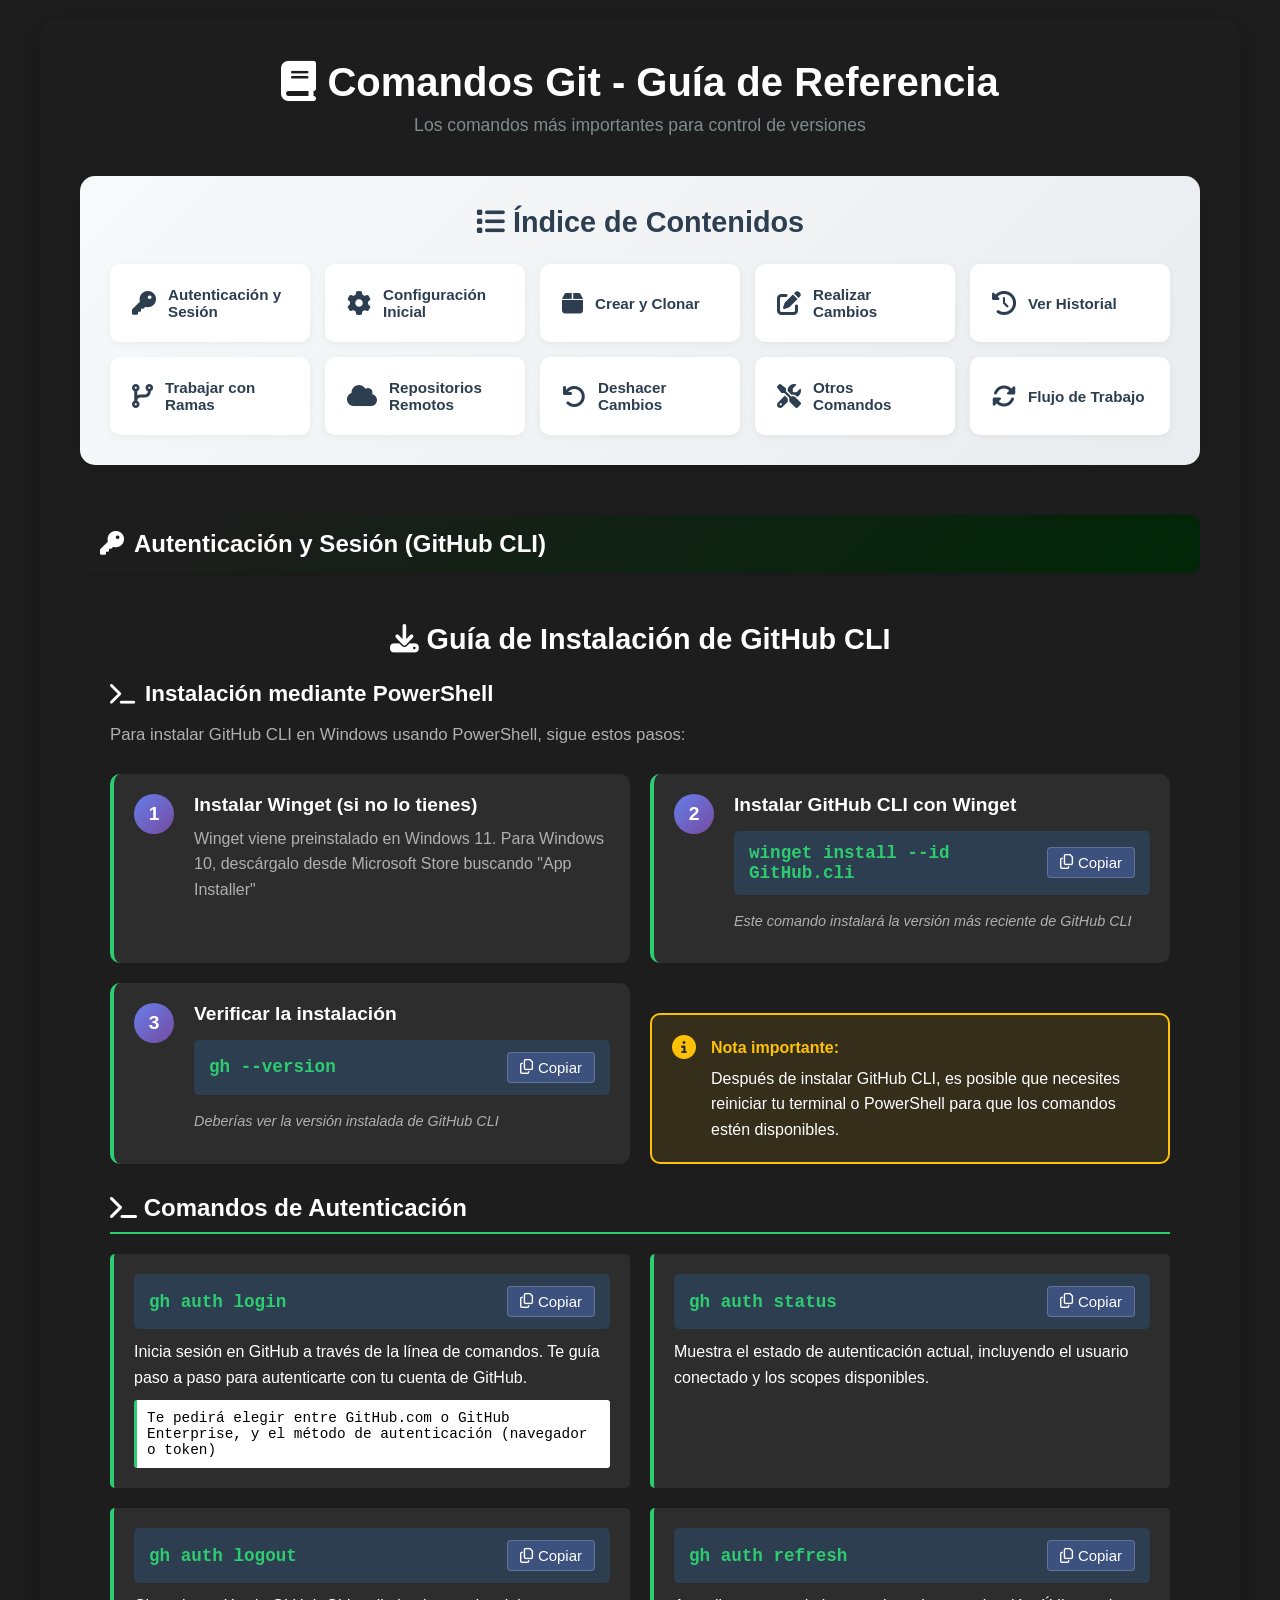
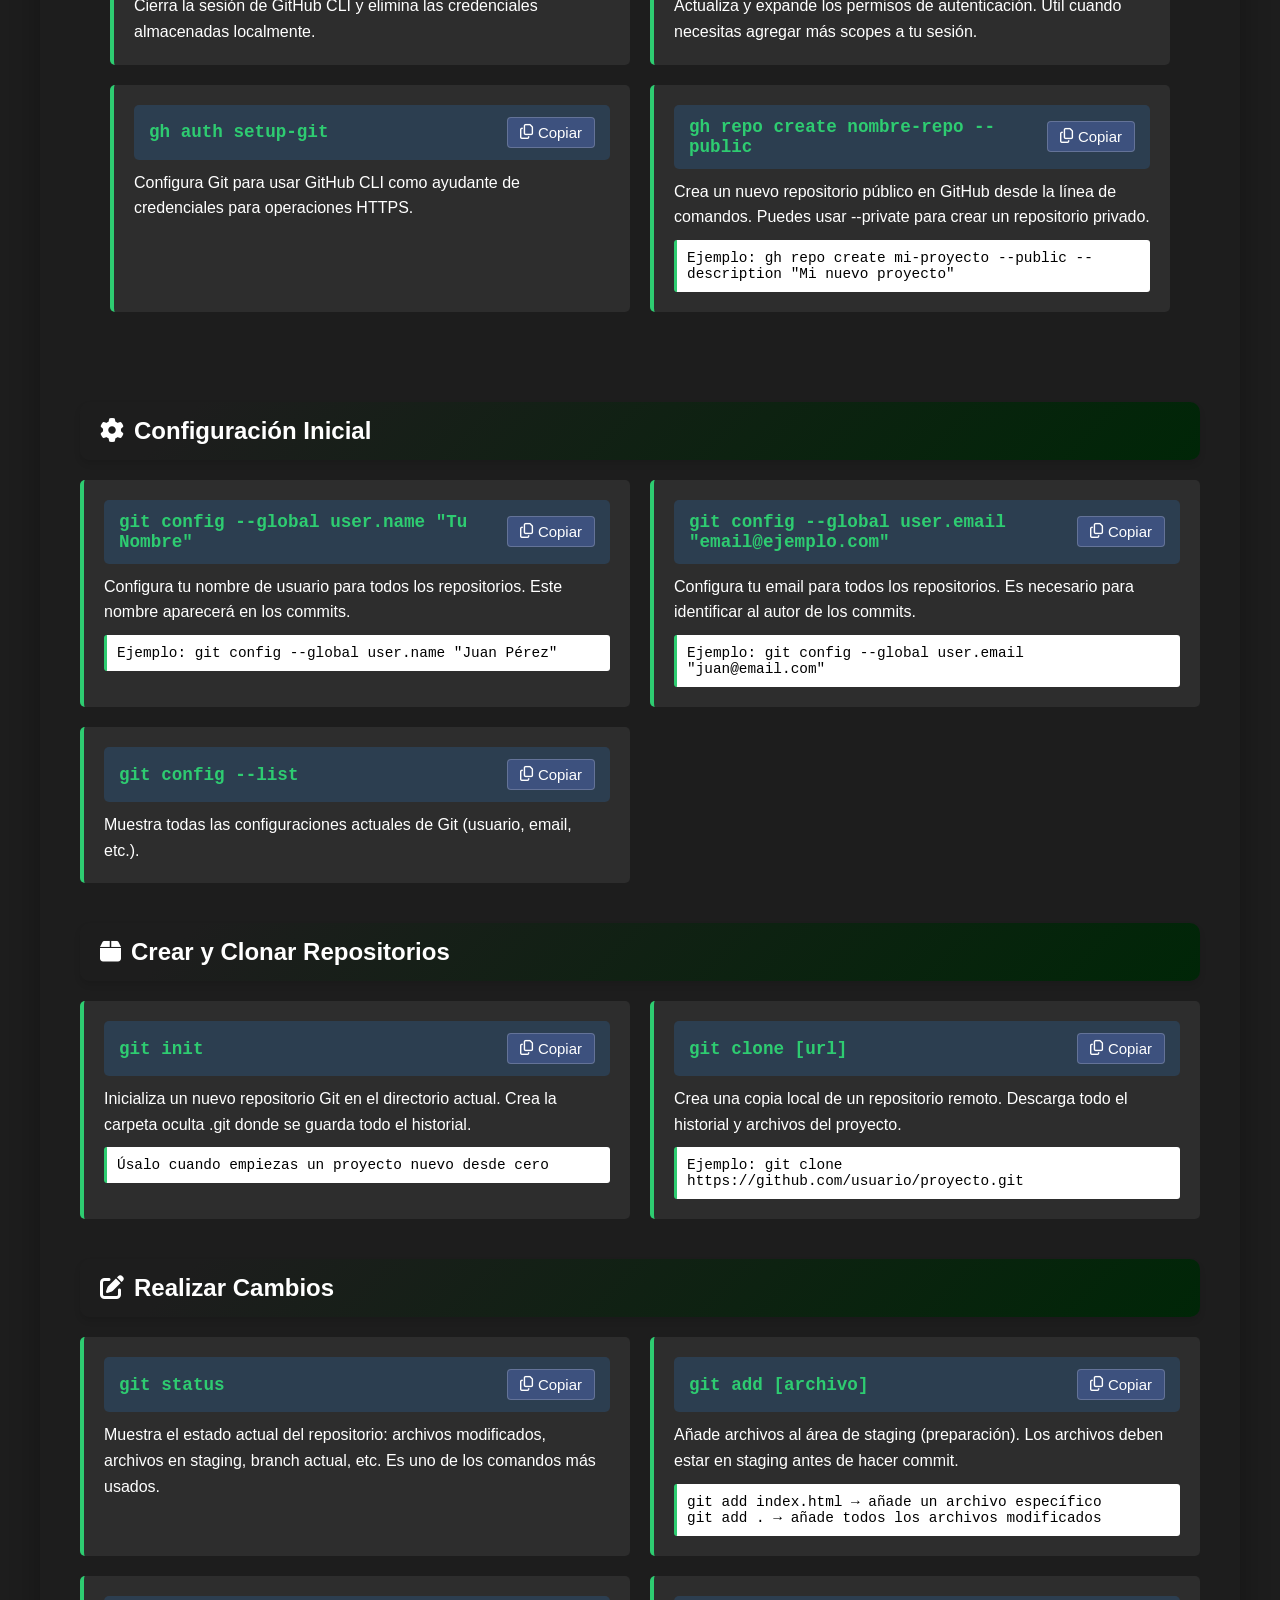
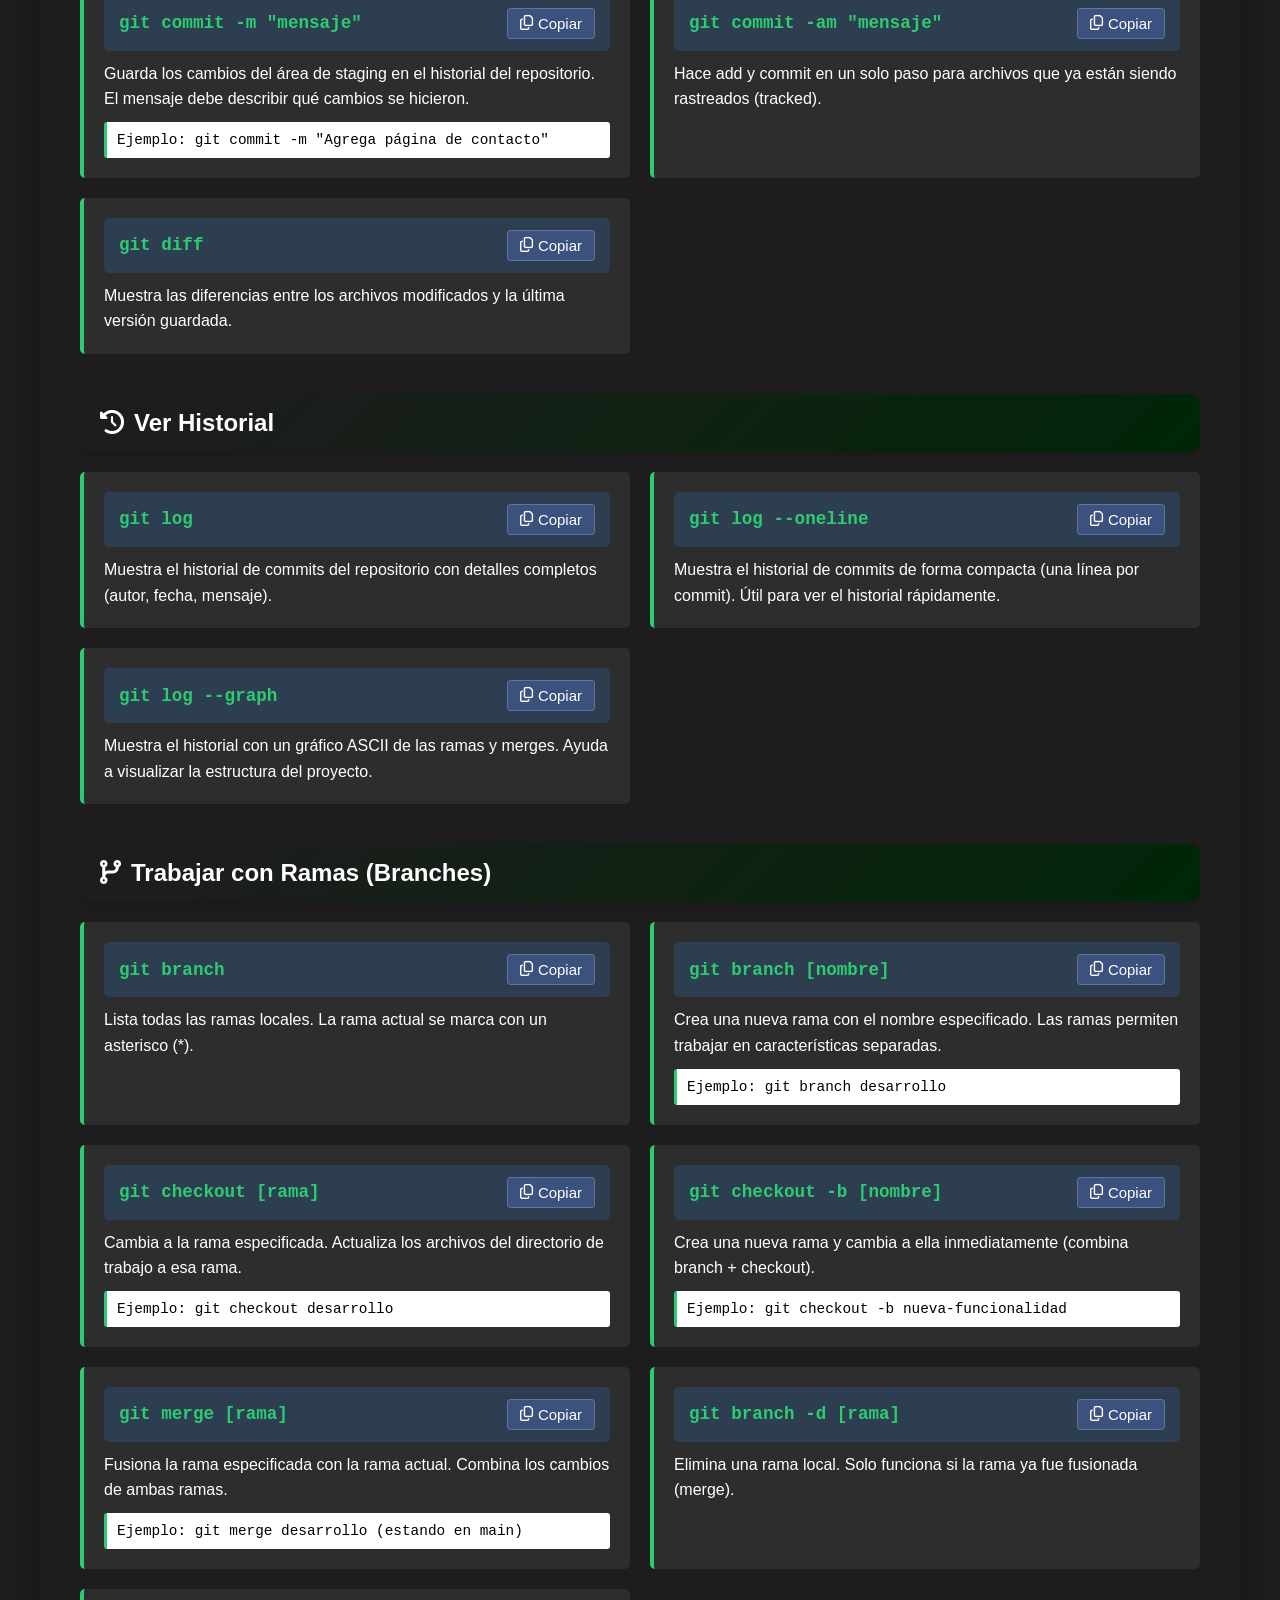
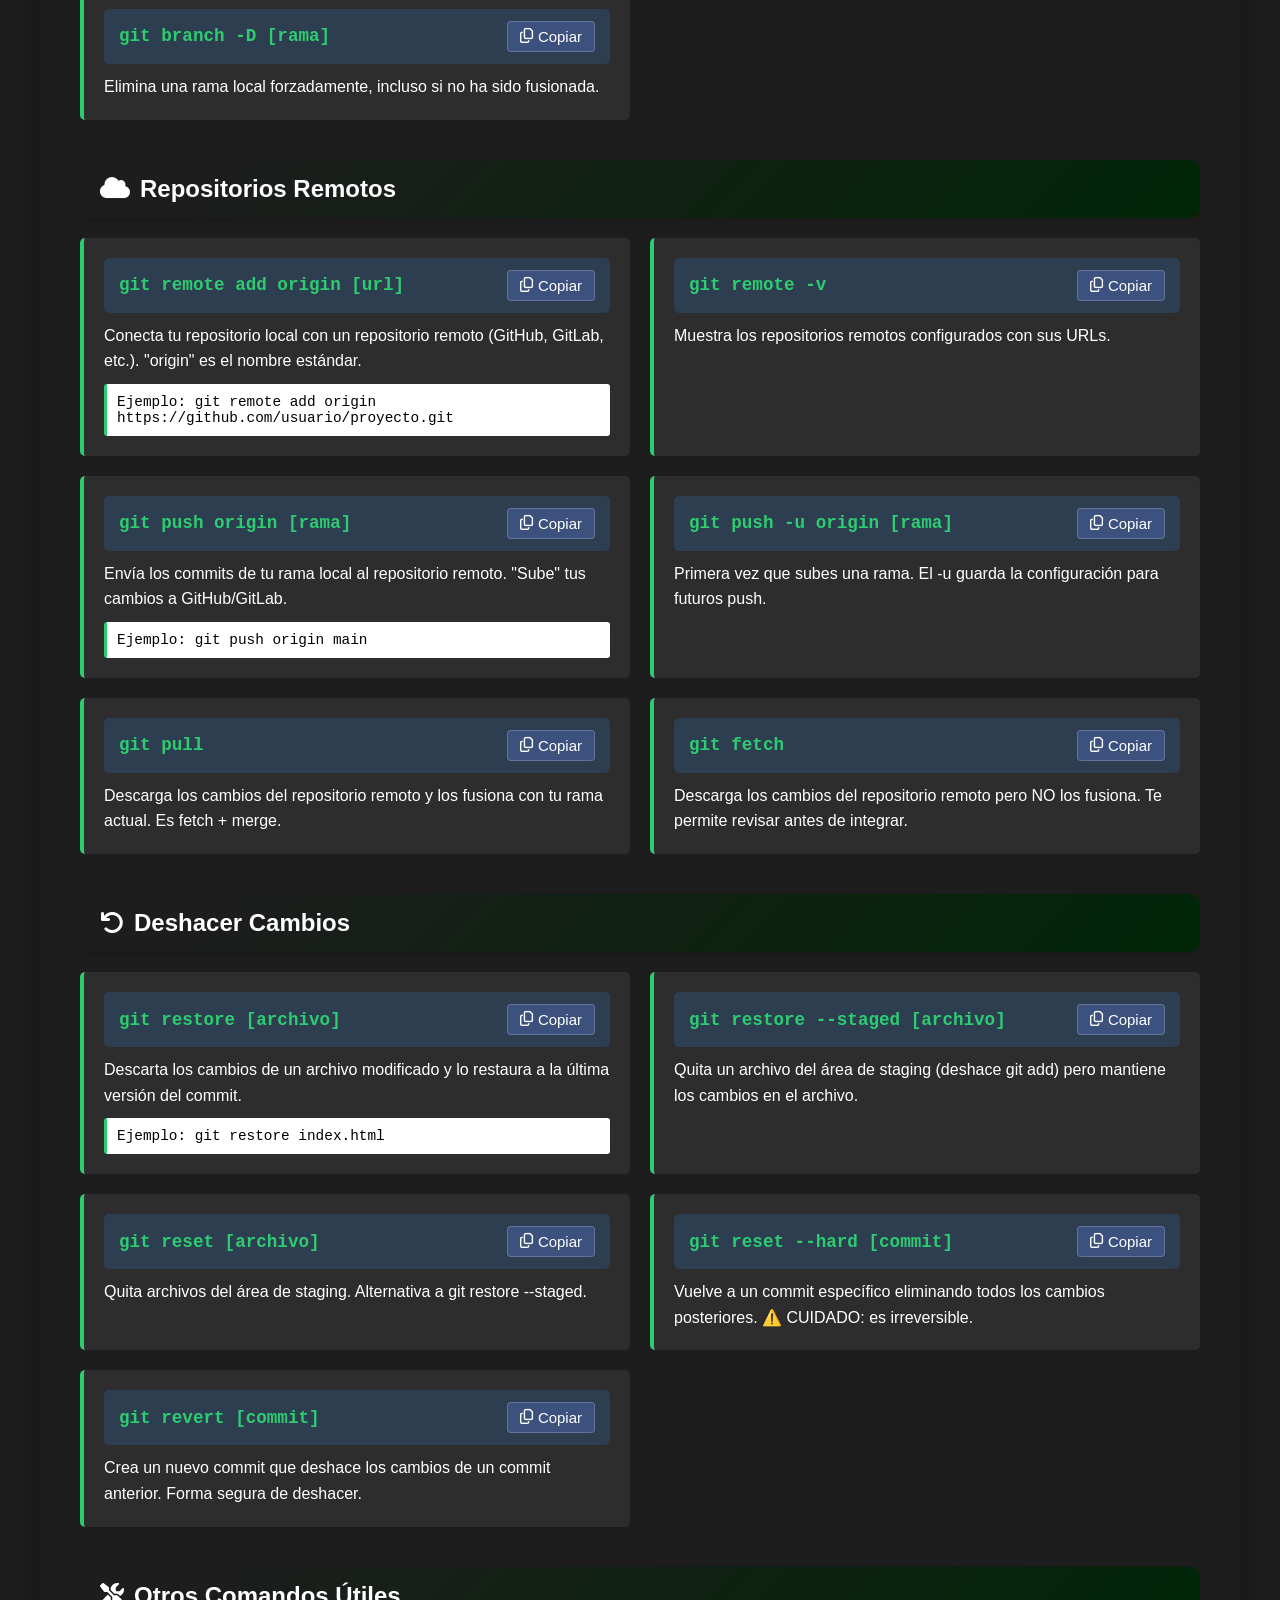
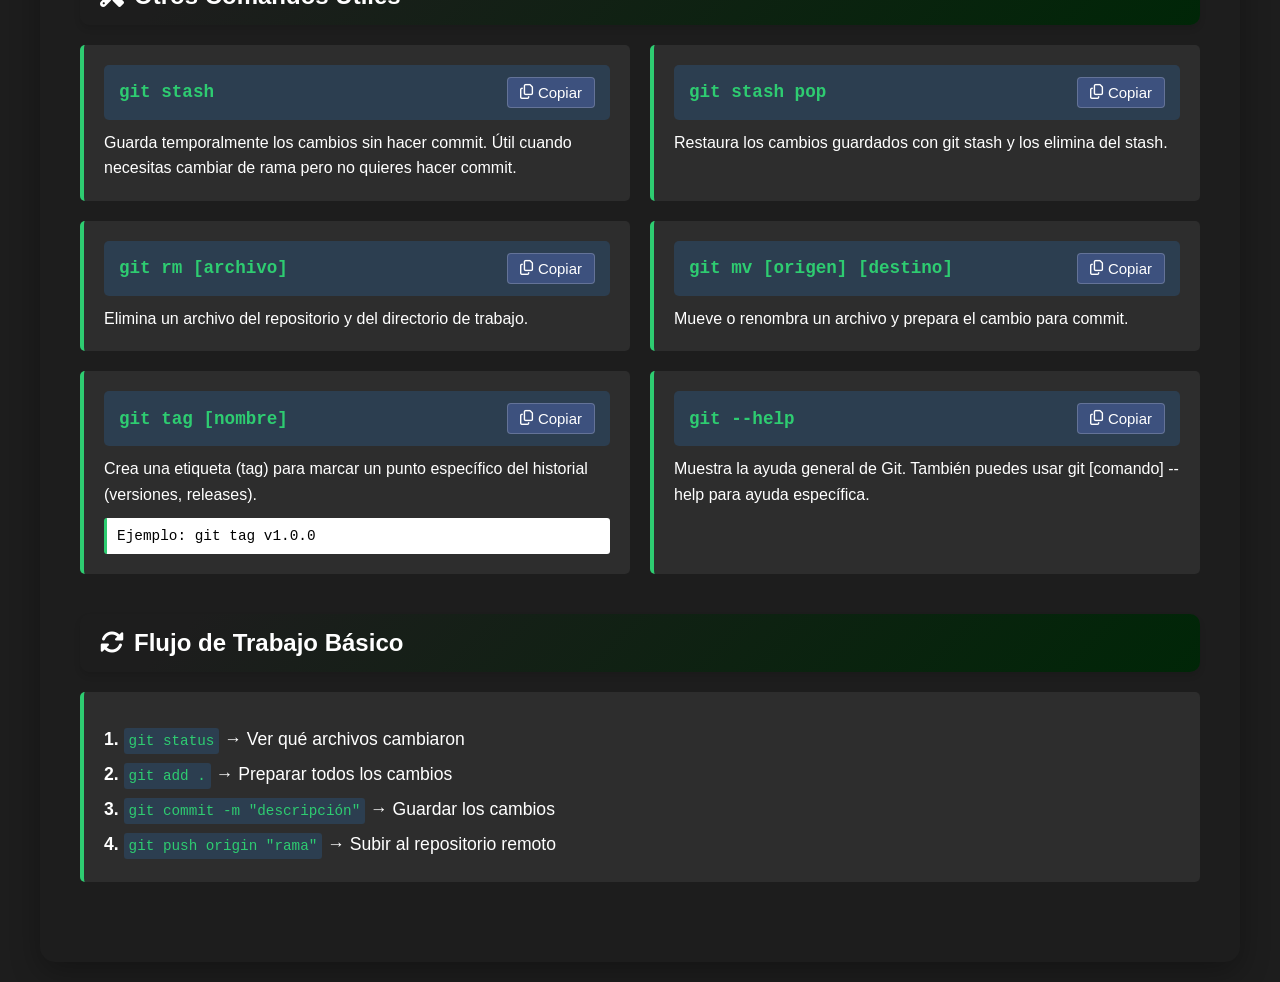
==== index.html @ fde67eb6 "subida" ====
<!DOCTYPE html>
<html lang="es">
<head>
    <meta charset="UTF-8">
    <meta name="viewport" content="width=device-width, initial-scale=1.0">
    <title>Comandos Git - Guía de Referencia</title>
    <link rel="stylesheet" href="https://cdnjs.cloudflare.com/ajax/libs/font-awesome/6.4.0/css/all.min.css">
    <link rel="stylesheet" href="./assets/styles.css">
</head>
<body>
    <div class="container">
        <h1><i class="fas fa-book"></i> Comandos Git - Guía de Referencia</h1>
        <p class="subtitle">Los comandos más importantes para control de versiones</p>

        <!-- MENÚ DE NAVEGACIÓN -->
        <nav class="menu-navegacion" id="menu">
            <h3 class="menu-title"><i class="fas fa-list"></i> Índice de Contenidos</h3>
            <div class="menu-grid">
                <a href="#autenticacion" class="menu-item">
                    <i class="fas fa-key"></i>
                    <span>Autenticación y Sesión</span>
                </a>
                <a href="#configuracion" class="menu-item">
                    <i class="fas fa-cog"></i>
                    <span>Configuración Inicial</span>
                </a>
                <a href="#crear-clonar" class="menu-item">
                    <i class="fas fa-box"></i>
                    <span>Crear y Clonar</span>
                </a>
                <a href="#cambios" class="menu-item">
                    <i class="fas fa-edit"></i>
                    <span>Realizar Cambios</span>
                </a>
                <a href="#historial" class="menu-item">
                    <i class="fas fa-history"></i>
                    <span>Ver Historial</span>
                </a>
                <a href="#ramas" class="menu-item">
                    <i class="fas fa-code-branch"></i>
                    <span>Trabajar con Ramas</span>
                </a>
                <a href="#remotos" class="menu-item">
                    <i class="fas fa-cloud"></i>
                    <span>Repositorios Remotos</span>
                </a>
                <a href="#deshacer" class="menu-item">
                    <i class="fas fa-undo"></i>
                    <span>Deshacer Cambios</span>
                </a>
                <a href="#otros" class="menu-item">
                    <i class="fas fa-tools"></i>
                    <span>Otros Comandos</span>
                </a>
                <a href="#flujo" class="menu-item">
                    <i class="fas fa-sync-alt"></i>
                    <span>Flujo de Trabajo</span>
                </a>
            </div>
        </nav>

        <!-- AUTENTICACIÓN Y SESIÓN -->
        <div class="category" id="autenticacion">
            <h2 class="category-title"><span class="icon"><i class="fas fa-key"></i></span>Autenticación y Sesión (GitHub CLI)</h2>
            
            <!-- GUÍA DE INSTALACIÓN -->
            <div class="installation-guide">
                <h3 class="installation-title"><i class="fas fa-download"></i> Guía de Instalación de GitHub CLI</h3>
                
                <div class="installation-section">
                    <h4><i class="fas fa-terminal"></i> Instalación mediante PowerShell</h4>
                    <p class="installation-desc">Para instalar GitHub CLI en Windows usando PowerShell, sigue estos pasos:</p>
                    
                    <div class="installation-steps-grid">
                        <div class="installation-step">
                            <div class="step-number">1</div>
                            <div class="step-content">
                                <h5>Instalar Winget (si no lo tienes)</h5>
                                <p>Winget viene preinstalado en Windows 11. Para Windows 10, descárgalo desde Microsoft Store buscando "App Installer"</p>
                            </div>
                        </div>

                        <div class="installation-step">
                            <div class="step-number">2</div>
                            <div class="step-content">
                                <h5>Instalar GitHub CLI con Winget</h5>
                                <div class="command">
                                    <span class="command-text">winget install --id GitHub.cli</span>
                                    <button class="copy-btn" onclick="copyCommand(this, `winget install --id GitHub.cli`)">
                                        <i class="far fa-copy"></i> Copiar
                                    </button>
                                </div>
                                <p class="step-note">Este comando instalará la versión más reciente de GitHub CLI</p>
                            </div>
                        </div>

                        <div class="installation-step">
                            <div class="step-number">3</div>
                            <div class="step-content">
                                <h5>Verificar la instalación</h5>
                                <div class="command">
                                    <span class="command-text">gh --version</span>
                                    <button class="copy-btn" onclick="copyCommand(this, `gh --version`)">
                                        <i class="far fa-copy"></i> Copiar
                                    </button>
                                </div>
                                <p class="step-note">Deberías ver la versión instalada de GitHub CLI</p>
                            </div>
                        </div>


                    <div class="installation-note">
                        <i class="fas fa-info-circle"></i>
                        <div>
                            <strong>Nota importante:</strong> Después de instalar GitHub CLI, es posible que necesites reiniciar tu terminal o PowerShell para que los comandos estén disponibles.
                        </div>
                    </div>
                </div>
            </div>

            <h3 class="commands-section-title"><i class="fas fa-terminal"></i> Comandos de Autenticación</h3>
            
            <div class="commands-grid">
            <div class="command-item">
                <div class="command-wrapper">
                    <div class="command">
                        <span class="command-text">gh auth login</span>
                        <button class="copy-btn" onclick="copyCommand(this, `gh auth login`)">
                            <i class="far fa-copy"></i> Copiar
                        </button>
                    </div>
                </div>
                <div class="description">
                    Inicia sesión en GitHub a través de la línea de comandos. Te guía paso a paso para autenticarte con tu cuenta de GitHub.
                </div>
                <div class="example">Te pedirá elegir entre GitHub.com o GitHub Enterprise, y el método de autenticación (navegador o token)</div>
            </div>

            <div class="command-item">
                <div class="command-wrapper">
                    <div class="command">
                        <span class="command-text">gh auth status</span>
                        <button class="copy-btn" onclick="copyCommand(this, `gh auth status`)">
                            <i class="far fa-copy"></i> Copiar
                        </button>
                    </div>
                </div>
                <div class="description">
                    Muestra el estado de autenticación actual, incluyendo el usuario conectado y los scopes disponibles.
                </div>
            </div>

            <div class="command-item">
                <div class="command-wrapper">
                    <div class="command">
                        <span class="command-text">gh auth logout</span>
                        <button class="copy-btn" onclick="copyCommand(this, `gh auth logout`)">
                            <i class="far fa-copy"></i> Copiar
                        </button>
                    </div>
                </div>
                <div class="description">
                    Cierra la sesión de GitHub CLI y elimina las credenciales almacenadas localmente.
                </div>
            </div>

            <div class="command-item">
                <div class="command-wrapper">
                    <div class="command">
                        <span class="command-text">gh auth refresh</span>
                        <button class="copy-btn" onclick="copyCommand(this, `gh auth refresh`)">
                            <i class="far fa-copy"></i> Copiar
                        </button>
                    </div>
                </div>
                <div class="description">
                    Actualiza y expande los permisos de autenticación. Útil cuando necesitas agregar más scopes a tu sesión.
                </div>
            </div>

            <div class="command-item">
                <div class="command-wrapper">
                    <div class="command">
                        <span class="command-text">gh auth setup-git</span>
                        <button class="copy-btn" onclick="copyCommand(this, `gh auth setup-git`)">
                            <i class="far fa-copy"></i> Copiar
                        </button>
                    </div>
                </div>
                <div class="description">
                    Configura Git para usar GitHub CLI como ayudante de credenciales para operaciones HTTPS.
                </div>
            </div>

            <div class="command-item">
                <div class="command-wrapper">
                    <div class="command">
                        <span class="command-text">gh repo create nombre-repo --public</span>
                        <button class="copy-btn" onclick="copyCommand(this, `gh repo create nombre-repo --public`)">
                            <i class="far fa-copy"></i> Copiar
                        </button>
                    </div>
                </div>
                <div class="description">
                    Crea un nuevo repositorio público en GitHub desde la línea de comandos. Puedes usar --private para crear un repositorio privado.
                </div>
                <div class="example">Ejemplo: gh repo create mi-proyecto --public --description "Mi nuevo proyecto"</div>
            </div>
            </div>
        </div>

        <!-- CONFIGURACIÓN INICIAL -->
        <div class="category" id="configuracion">
            <h2 class="category-title"><span class="icon"><i class="fas fa-cog"></i></span>Configuración Inicial</h2>
            
            <div class="commands-grid">
            <div class="command-item">
                <div class="command-wrapper">
                    <div class="command">
                        <span class="command-text">git config --global user.name "Tu Nombre"</span>
                        <button class="copy-btn" onclick="copyCommand(this, `git config --global user.name &quot;Tu Nombre&quot;`)">
                            <i class="far fa-copy"></i> Copiar
                        </button>
                    </div>
                </div>
                <div class="description">
                    Configura tu nombre de usuario para todos los repositorios. Este nombre aparecerá en los commits.
                </div>
                <div class="example">Ejemplo: git config --global user.name "Juan Pérez"</div>
            </div>

            <div class="command-item">
                <div class="command-wrapper">
                    <div class="command">
                        <span class="command-text">git config --global user.email "email@ejemplo.com"</span>
                        <button class="copy-btn" onclick="copyCommand(this, `git config --global user.email &quot;email@ejemplo.com&quot;`)">
                            <i class="far fa-copy"></i> Copiar
                        </button>
                    </div>
                </div>
                <div class="description">
                    Configura tu email para todos los repositorios. Es necesario para identificar al autor de los commits.
                </div>
                <div class="example">Ejemplo: git config --global user.email "juan@email.com"</div>
            </div>

            <div class="command-item">
                <div class="command-wrapper">
                    <div class="command">
                        <span class="command-text">git config --list</span>
                        <button class="copy-btn" onclick="copyCommand(this, `git config --list`)">
                            <i class="far fa-copy"></i> Copiar
                        </button>
                    </div>
                </div>
                <div class="description">
                    Muestra todas las configuraciones actuales de Git (usuario, email, etc.).
                </div>
            </div>
            </div>
        </div>

        <!-- CREAR Y CLONAR REPOSITORIOS -->
        <div class="category" id="crear-clonar">
            <h2 class="category-title"><span class="icon"><i class="fas fa-box"></i></span>Crear y Clonar Repositorios</h2>
            
            <div class="commands-grid">
            <div class="command-item">
                <div class="command-wrapper">
                    <div class="command">
                        <span class="command-text">git init</span>
                        <button class="copy-btn" onclick="copyCommand(this, `git init`)">
                            <i class="far fa-copy"></i> Copiar
                        </button>
                    </div>
                </div>
                <div class="description">
                    Inicializa un nuevo repositorio Git en el directorio actual. Crea la carpeta oculta .git donde se guarda todo el historial.
                </div>
                <div class="example">Úsalo cuando empiezas un proyecto nuevo desde cero</div>
            </div>

            <div class="command-item">
                <div class="command-wrapper">
                    <div class="command">
                        <span class="command-text">git clone [url]</span>
                        <button class="copy-btn" onclick="copyCommand(this, `git clone [url]`)">
                            <i class="far fa-copy"></i> Copiar
                        </button>
                    </div>
                </div>
                <div class="description">
                    Crea una copia local de un repositorio remoto. Descarga todo el historial y archivos del proyecto.
                </div>
                <div class="example">Ejemplo: git clone https://github.com/usuario/proyecto.git</div>
            </div>
            </div>
        </div>

        <!-- CAMBIOS BÁSICOS -->
        <div class="category" id="cambios">
            <h2 class="category-title"><span class="icon"><i class="fas fa-edit"></i></span>Realizar Cambios</h2>
            
            <div class="commands-grid">
            <div class="command-item">
                <div class="command-wrapper">
                    <div class="command">
                        <span class="command-text">git status</span>
                        <button class="copy-btn" onclick="copyCommand(this, `git status`)">
                            <i class="far fa-copy"></i> Copiar
                        </button>
                    </div>
                </div>
                <div class="description">
                    Muestra el estado actual del repositorio: archivos modificados, archivos en staging, branch actual, etc. Es uno de los comandos más usados.
                </div>
            </div>

            <div class="command-item">
                <div class="command-wrapper">
                    <div class="command">
                        <span class="command-text">git add [archivo]</span>
                        <button class="copy-btn" onclick="copyCommand(this, `git add [archivo]`)">
                            <i class="far fa-copy"></i> Copiar
                        </button>
                    </div>
                </div>
                <div class="description">
                    Añade archivos al área de staging (preparación). Los archivos deben estar en staging antes de hacer commit.
                </div>
                <div class="example">
                    git add index.html → añade un archivo específico<br>
                    git add . → añade todos los archivos modificados
                </div>
            </div>

            <div class="command-item">
                <div class="command-wrapper">
                    <div class="command">
                        <span class="command-text">git commit -m "mensaje"</span>
                        <button class="copy-btn" onclick="copyCommand(this, `git commit -m &quot;mensaje&quot;`)">
                            <i class="far fa-copy"></i> Copiar
                        </button>
                    </div>
                </div>
                <div class="description">
                    Guarda los cambios del área de staging en el historial del repositorio. El mensaje debe describir qué cambios se hicieron.
                </div>
                <div class="example">Ejemplo: git commit -m "Agrega página de contacto"</div>
            </div>

            <div class="command-item">
                <div class="command-wrapper">
                    <div class="command">
                        <span class="command-text">git commit -am "mensaje"</span>
                        <button class="copy-btn" onclick="copyCommand(this, `git commit -am &quot;mensaje&quot;`)">
                            <i class="far fa-copy"></i> Copiar
                        </button>
                    </div>
                </div>
                <div class="description">
                    Hace add y commit en un solo paso para archivos que ya están siendo rastreados (tracked).
                </div>
            </div>

            <div class="command-item">
                <div class="command-wrapper">
                    <div class="command">
                        <span class="command-text">git diff</span>
                        <button class="copy-btn" onclick="copyCommand(this, `git diff`)">
                            <i class="far fa-copy"></i> Copiar
                        </button>
                    </div>
                </div>
                <div class="description">
                    Muestra las diferencias entre los archivos modificados y la última versión guardada.
                </div>
            </div>
            </div>
        </div>

        <!-- HISTORIAL -->
        <div class="category" id="historial">
            <h2 class="category-title"><span class="icon"><i class="fas fa-history"></i></span>Ver Historial</h2>
            
            <div class="commands-grid">
            <div class="command-item">
                <div class="command-wrapper">
                    <div class="command">
                        <span class="command-text">git log</span>
                        <button class="copy-btn" onclick="copyCommand(this, `git log`)">
                            <i class="far fa-copy"></i> Copiar
                        </button>
                    </div>
                </div>
                <div class="description">
                    Muestra el historial de commits del repositorio con detalles completos (autor, fecha, mensaje).
                </div>
            </div>

            <div class="command-item">
                <div class="command-wrapper">
                    <div class="command">
                        <span class="command-text">git log --oneline</span>
                        <button class="copy-btn" onclick="copyCommand(this, `git log --oneline`)">
                            <i class="far fa-copy"></i> Copiar
                        </button>
                    </div>
                </div>
                <div class="description">
                    Muestra el historial de commits de forma compacta (una línea por commit). Útil para ver el historial rápidamente.
                </div>
            </div>

            <div class="command-item">
                <div class="command-wrapper">
                    <div class="command">
                        <span class="command-text">git log --graph</span>
                        <button class="copy-btn" onclick="copyCommand(this, `git log --graph`)">
                            <i class="far fa-copy"></i> Copiar
                        </button>
                    </div>
                </div>
                <div class="description">
                    Muestra el historial con un gráfico ASCII de las ramas y merges. Ayuda a visualizar la estructura del proyecto.
                </div>
            </div>
            </div>
        </div>

        <!-- RAMAS (BRANCHES) -->
        <div class="category" id="ramas">
            <h2 class="category-title"><span class="icon"><i class="fas fa-code-branch"></i></span>Trabajar con Ramas (Branches)</h2>
            
            <div class="commands-grid">
            <div class="command-item">
                <div class="command-wrapper">
                    <div class="command">
                        <span class="command-text">git branch</span>
                        <button class="copy-btn" onclick="copyCommand(this, `git branch`)">
                            <i class="far fa-copy"></i> Copiar
                        </button>
                    </div>
                </div>
                <div class="description">
                    Lista todas las ramas locales. La rama actual se marca con un asterisco (*).
                </div>
            </div>

            <div class="command-item">
                <div class="command-wrapper">
                    <div class="command">
                        <span class="command-text">git branch [nombre]</span>
                        <button class="copy-btn" onclick="copyCommand(this, `git branch [nombre]`)">
                            <i class="far fa-copy"></i> Copiar
                        </button>
                    </div>
                </div>
                <div class="description">
                    Crea una nueva rama con el nombre especificado. Las ramas permiten trabajar en características separadas.
                </div>
                <div class="example">Ejemplo: git branch desarrollo</div>
            </div>

            <div class="command-item">
                <div class="command-wrapper">
                    <div class="command">
                        <span class="command-text">git checkout [rama]</span>
                        <button class="copy-btn" onclick="copyCommand(this, `git checkout [rama]`)">
                            <i class="far fa-copy"></i> Copiar
                        </button>
                    </div>
                </div>
                <div class="description">
                    Cambia a la rama especificada. Actualiza los archivos del directorio de trabajo a esa rama.
                </div>
                <div class="example">Ejemplo: git checkout desarrollo</div>
            </div>

            <div class="command-item">
                <div class="command-wrapper">
                    <div class="command">
                        <span class="command-text">git checkout -b [nombre]</span>
                        <button class="copy-btn" onclick="copyCommand(this, `git checkout -b [nombre]`)">
                            <i class="far fa-copy"></i> Copiar
                        </button>
                    </div>
                </div>
                <div class="description">
                    Crea una nueva rama y cambia a ella inmediatamente (combina branch + checkout).
                </div>
                <div class="example">Ejemplo: git checkout -b nueva-funcionalidad</div>
            </div>

            <div class="command-item">
                <div class="command-wrapper">
                    <div class="command">
                        <span class="command-text">git merge [rama]</span>
                        <button class="copy-btn" onclick="copyCommand(this, `git merge [rama]`)">
                            <i class="far fa-copy"></i> Copiar
                        </button>
                    </div>
                </div>
                <div class="description">
                    Fusiona la rama especificada con la rama actual. Combina los cambios de ambas ramas.
                </div>
                <div class="example">Ejemplo: git merge desarrollo (estando en main)</div>
            </div>

            <div class="command-item">
                <div class="command-wrapper">
                    <div class="command">
                        <span class="command-text">git branch -d [rama]</span>
                        <button class="copy-btn" onclick="copyCommand(this, `git branch -d [rama]`)">
                            <i class="far fa-copy"></i> Copiar
                        </button>
                    </div>
                </div>
                <div class="description">
                    Elimina una rama local. Solo funciona si la rama ya fue fusionada (merge).
                </div>
            </div>

            <div class="command-item">
                <div class="command-wrapper">
                    <div class="command">
                        <span class="command-text">git branch -D [rama]</span>
                        <button class="copy-btn" onclick="copyCommand(this, `git branch -D [rama]`)">
                            <i class="far fa-copy"></i> Copiar
                        </button>
                    </div>
                </div>
                <div class="description">
                    Elimina una rama local forzadamente, incluso si no ha sido fusionada.
                </div>
            </div>
            </div>
        </div>

        <!-- REPOSITORIOS REMOTOS -->
        <div class="category" id="remotos">
            <h2 class="category-title"><span class="icon"><i class="fas fa-cloud"></i></span>Repositorios Remotos</h2>
            
            <div class="commands-grid">
            <div class="command-item">
                <div class="command-wrapper">
                    <div class="command">
                        <span class="command-text">git remote add origin [url]</span>
                        <button class="copy-btn" onclick="copyCommand(this, `git remote add origin [url]`)">
                            <i class="far fa-copy"></i> Copiar
                        </button>
                    </div>
                </div>
                <div class="description">
                    Conecta tu repositorio local con un repositorio remoto (GitHub, GitLab, etc.). "origin" es el nombre estándar.
                </div>
                <div class="example">Ejemplo: git remote add origin https://github.com/usuario/proyecto.git</div>
            </div>

            <div class="command-item">
                <div class="command-wrapper">
                    <div class="command">
                        <span class="command-text">git remote -v</span>
                        <button class="copy-btn" onclick="copyCommand(this, `git remote -v`)">
                            <i class="far fa-copy"></i> Copiar
                        </button>
                    </div>
                </div>
                <div class="description">
                    Muestra los repositorios remotos configurados con sus URLs.
                </div>
            </div>

            <div class="command-item">
                <div class="command-wrapper">
                    <div class="command">
                        <span class="command-text">git push origin [rama]</span>
                        <button class="copy-btn" onclick="copyCommand(this, `git push origin [rama]`)">
                            <i class="far fa-copy"></i> Copiar
                        </button>
                    </div>
                </div>
                <div class="description">
                    Envía los commits de tu rama local al repositorio remoto. "Sube" tus cambios a GitHub/GitLab.
                </div>
                <div class="example">Ejemplo: git push origin main</div>
            </div>

            <div class="command-item">
                <div class="command-wrapper">
                    <div class="command">
                        <span class="command-text">git push -u origin [rama]</span>
                        <button class="copy-btn" onclick="copyCommand(this, `git push -u origin [rama]`)">
                            <i class="far fa-copy"></i> Copiar
                        </button>
                    </div>
                </div>
                <div class="description">
                    Primera vez que subes una rama. El -u guarda la configuración para futuros push.
                </div>
            </div>

            <div class="command-item">
                <div class="command-wrapper">
                    <div class="command">
                        <span class="command-text">git pull</span>
                        <button class="copy-btn" onclick="copyCommand(this, `git pull`)">
                            <i class="far fa-copy"></i> Copiar
                        </button>
                    </div>
                </div>
                <div class="description">
                    Descarga los cambios del repositorio remoto y los fusiona con tu rama actual. Es fetch + merge.
                </div>
            </div>

            <div class="command-item">
                <div class="command-wrapper">
                    <div class="command">
                        <span class="command-text">git fetch</span>
                        <button class="copy-btn" onclick="copyCommand(this, `git fetch`)">
                            <i class="far fa-copy"></i> Copiar
                        </button>
                    </div>
                </div>
                <div class="description">
                    Descarga los cambios del repositorio remoto pero NO los fusiona. Te permite revisar antes de integrar.
                </div>
            </div>
            </div>
        </div>

        <!-- DESHACER CAMBIOS -->
        <div class="category" id="deshacer">
            <h2 class="category-title"><span class="icon"><i class="fas fa-undo"></i></span>Deshacer Cambios</h2>
            
            <div class="commands-grid">
            <div class="command-item">
                <div class="command-wrapper">
                    <div class="command">
                        <span class="command-text">git restore [archivo]</span>
                        <button class="copy-btn" onclick="copyCommand(this, `git restore [archivo]`)">
                            <i class="far fa-copy"></i> Copiar
                        </button>
                    </div>
                </div>
                <div class="description">
                    Descarta los cambios de un archivo modificado y lo restaura a la última versión del commit.
                </div>
                <div class="example">Ejemplo: git restore index.html</div>
            </div>

            <div class="command-item">
                <div class="command-wrapper">
                    <div class="command">
                        <span class="command-text">git restore --staged [archivo]</span>
                        <button class="copy-btn" onclick="copyCommand(this, `git restore --staged [archivo]`)">
                            <i class="far fa-copy"></i> Copiar
                        </button>
                    </div>
                </div>
                <div class="description">
                    Quita un archivo del área de staging (deshace git add) pero mantiene los cambios en el archivo.
                </div>
            </div>

            <div class="command-item">
                <div class="command-wrapper">
                    <div class="command">
                        <span class="command-text">git reset [archivo]</span>
                        <button class="copy-btn" onclick="copyCommand(this, `git reset [archivo]`)">
                            <i class="far fa-copy"></i> Copiar
                        </button>
                    </div>
                </div>
                <div class="description">
                    Quita archivos del área de staging. Alternativa a git restore --staged.
                </div>
            </div>

            <div class="command-item">
                <div class="command-wrapper">
                    <div class="command">
                        <span class="command-text">git reset --hard [commit]</span>
                        <button class="copy-btn" onclick="copyCommand(this, `git reset --hard [commit]`)">
                            <i class="far fa-copy"></i> Copiar
                        </button>
                    </div>
                </div>
                <div class="description">
                    Vuelve a un commit específico eliminando todos los cambios posteriores. ⚠️ CUIDADO: es irreversible.
                </div>
            </div>

            <div class="command-item">
                <div class="command-wrapper">
                    <div class="command">
                        <span class="command-text">git revert [commit]</span>
                        <button class="copy-btn" onclick="copyCommand(this, `git revert [commit]`)">
                            <i class="far fa-copy"></i> Copiar
                        </button>
                    </div>
                </div>
                <div class="description">
                    Crea un nuevo commit que deshace los cambios de un commit anterior. Forma segura de deshacer.
                </div>
            </div>
            </div>
        </div>

        <!-- OTROS COMANDOS ÚTILES -->
        <div class="category" id="otros">
            <h2 class="category-title"><span class="icon"><i class="fas fa-tools"></i></span>Otros Comandos Útiles</h2>
            
            <div class="commands-grid">
            <div class="command-item">
                <div class="command-wrapper">
                    <div class="command">
                        <span class="command-text">git stash</span>
                        <button class="copy-btn" onclick="copyCommand(this, `git stash`)">
                            <i class="far fa-copy"></i> Copiar
                        </button>
                    </div>
                </div>
                <div class="description">
                    Guarda temporalmente los cambios sin hacer commit. Útil cuando necesitas cambiar de rama pero no quieres hacer commit.
                </div>
            </div>

            <div class="command-item">
                <div class="command-wrapper">
                    <div class="command">
                        <span class="command-text">git stash pop</span>
                        <button class="copy-btn" onclick="copyCommand(this, `git stash pop`)">
                            <i class="far fa-copy"></i> Copiar
                        </button>
                    </div>
                </div>
                <div class="description">
                    Restaura los cambios guardados con git stash y los elimina del stash.
                </div>
            </div>

            <div class="command-item">
                <div class="command-wrapper">
                    <div class="command">
                        <span class="command-text">git rm [archivo]</span>
                        <button class="copy-btn" onclick="copyCommand(this, `git rm [archivo]`)">
                            <i class="far fa-copy"></i> Copiar
                        </button>
                    </div>
                </div>
                <div class="description">
                    Elimina un archivo del repositorio y del directorio de trabajo.
                </div>
            </div>

            <div class="command-item">
                <div class="command-wrapper">
                    <div class="command">
                        <span class="command-text">git mv [origen] [destino]</span>
                        <button class="copy-btn" onclick="copyCommand(this, `git mv [origen] [destino]`)">
                            <i class="far fa-copy"></i> Copiar
                        </button>
                    </div>
                </div>
                <div class="description">
                    Mueve o renombra un archivo y prepara el cambio para commit.
                </div>
            </div>

            <div class="command-item">
                <div class="command-wrapper">
                    <div class="command">
                        <span class="command-text">git tag [nombre]</span>
                        <button class="copy-btn" onclick="copyCommand(this, `git tag [nombre]`)">
                            <i class="far fa-copy"></i> Copiar
                        </button>
                    </div>
                </div>
                <div class="description">
                    Crea una etiqueta (tag) para marcar un punto específico del historial (versiones, releases).
                </div>
                <div class="example">Ejemplo: git tag v1.0.0</div>
            </div>

            <div class="command-item">
                <div class="command-wrapper">
                    <div class="command">
                        <span class="command-text">git --help</span>
                        <button class="copy-btn" onclick="copyCommand(this, `git --help`)">
                            <i class="far fa-copy"></i> Copiar
                        </button>
                    </div>
                </div>
                <div class="description">
                    Muestra la ayuda general de Git. También puedes usar git [comando] --help para ayuda específica.
                </div>
            </div>
            </div>
        </div>

        <!-- FLUJO BÁSICO -->
        <div class="category" id="flujo">
            <h2 class="category-title"><span class="icon"><i class="fas fa-sync-alt"></i></span>Flujo de Trabajo Básico</h2>
            
            <div class="command-item">
                <div class="description" style="font-size: 1.1em; line-height: 2;">
                    <strong>1.</strong> <code style="background: #2c3e50; color: #2ecc71; padding: 5px; border-radius: 3px;">git status</code> → Ver qué archivos cambiaron<br>
                    <strong>2.</strong> <code style="background: #2c3e50; color: #2ecc71; padding: 5px; border-radius: 3px;">git add .</code> → Preparar todos los cambios<br>
                    <strong>3.</strong> <code style="background: #2c3e50; color: #2ecc71; padding: 5px; border-radius: 3px;">git commit -m "descripción"</code> → Guardar los cambios<br>
                    <strong>4.</strong> <code style="background: #2c3e50; color: #2ecc71; padding: 5px; border-radius: 3px;">git push origin "rama"</code> → Subir al repositorio remoto
                </div>
            </div>
        </div>

    </div>

    <!-- BOTÓN FLOTANTE VOLVER AL MENÚ -->
    <a href="#menu" class="btn-volver-menu" id="btnVolverMenu" title="Volver al menú">
        <i class="fas fa-arrow-up"></i>
    </a>

    <script>
        function copyCommand(button, command) {
            // Copiar al portapapeles
            navigator.clipboard.writeText(command).then(() => {
                // Cambiar el texto y estilo del botón
                const originalHTML = button.innerHTML;
                button.innerHTML = '<i class="fas fa-check"></i> Copiado';
                button.classList.add('copied');
                
                // Volver al estado original después de 2 segundos
                setTimeout(() => {
                    button.innerHTML = originalHTML;
                    button.classList.remove('copied');
                }, 2000);
            }).catch(err => {
                console.error('Error al copiar:', err);
                alert('No se pudo copiar el comando');
            });
        }

        // Mostrar/ocultar botón flotante según el scroll
        window.addEventListener('scroll', function() {
            const btnVolver = document.getElementById('btnVolverMenu');
            if (window.scrollY > 400) {
                btnVolver.classList.add('visible');
            } else {
                btnVolver.classList.remove('visible');
            }
        });

        // Scroll suave para los enlaces del menú
        document.querySelectorAll('a[href^="#"]').forEach(anchor => {
            anchor.addEventListener('click', function (e) {
                e.preventDefault();
                const target = document.querySelector(this.getAttribute('href'));
                if (target) {
                    target.scrollIntoView({
                        behavior: 'smooth',
                        block: 'start'
                    });
                }
            });
        });
    </script>
</body>
</html>
---- assets/styles.css ----
:root{
    --color-primary: #1d1d1d;
    --color-secundary: #4c4c4c59;
    --color-text-primary: #2ecc71;
    --color-text-secundary: #ffffff;
    --background-example: #002607;
}

* {
            margin: 0;
            padding: 0;
            box-sizing: border-box;
        }

        body {
            font-family: 'Segoe UI', Tahoma, Geneva, Verdana, sans-serif;
            background: var(--color-primary);
            padding: 20px;
            min-height: 100vh;
        }

        .container {
            max-width: 1200px;
            margin: 0 auto;
            background: var(--color-primary);
            border-radius: 15px;
            padding: 40px;
            box-shadow: 0 10px 30px rgba(0, 0, 0, 0.3);
        }

        h1 {
            text-align: center;
            color: var(--color-text-secundary);
            margin-bottom: 10px;
            font-size: 2.5em;
        }

        .subtitle {
            text-align: center;
            color: #7f8c8d;
            margin-bottom: 40px;
            font-size: 1.1em;
        }

        .category {
            margin-bottom: 40px;
        }

        .category-title {
            background: linear-gradient(135deg, var(--color-primary) 10%, var(--background-example) 100%);
            color: white;
            padding: 15px 20px;
            border-radius: 10px;
            font-size: 1.5em;
            margin-bottom: 20px;
            box-shadow: 0 4px 6px rgba(0, 0, 0, 0.1);
        }

        .commands-grid {
            display: grid;
            grid-template-columns: repeat(2, 1fr);
            gap: 20px;
            margin-bottom: 20px;
        }

        .command-item {
            background: var(--color-secundary);
            border-left: 4px solid var(--color-text-primary);
            padding: 20px;
            border-radius: 5px;
            transition: all 0.3s ease;
            height: 100%;
        }

        .command-item:hover {
            transform: translateY(-5px);
            box-shadow: 0 4px 12px rgba(0, 0, 0, 0.1);
        }

        .command-wrapper {
            margin-bottom: 10px;
        }

        .command {
            font-family: 'Courier New', monospace;
            background: #2c3e50;
            color: #2ecc71;
            padding: 12px 15px;
            border-radius: 5px;
            font-size: 1.1em;
            font-weight: bold;
            display: flex;
            align-items: center;
            justify-content: space-between;
            gap: 15px;
        }

        .command-text {
            flex: 1;
        }

        .copy-btn {
            background: rgba(102, 126, 234, 0.3);
            color: white;
            border: 1px solid rgba(255, 255, 255, 0.2);
            padding: 6px 12px;
            border-radius: 4px;
            cursor: pointer;
            font-size: 0.85em;
            transition: all 0.3s ease;
            white-space: nowrap;
            display: flex;
            align-items: center;
            gap: 5px;
        }

        .copy-btn:hover {
            background: rgba(102, 126, 234, 0.5);
            border-color: rgba(255, 255, 255, 0.4);
            transform: translateY(-1px);
        }

        .copy-btn:active {
            transform: translateY(0);
        }

        .copy-btn.copied {
            background: rgba(46, 204, 113, 0.4);
            border-color: #2ecc71;
        }

        .description {
            color: var(--color-text-secundary);
            line-height: 1.6;
            margin-top: 10px;
        }

        .example {
            background: var(--color-text-secundary);
            border-left: 3px solid var(--color-text-primary);
            padding: 10px;
            margin-top: 10px;
            border-radius: 3px;
            font-family: 'Courier New', monospace;
            font-size: 0.9em;
        }

        .icon {
            margin-right: 10px;
        }

        /* GUÍA DE INSTALACIÓN */
        .installation-guide {
            border-radius: 15px;
            padding: 30px;
            margin-bottom: 40px;
        }

        .installation-title {
            color: var(--color-text-secundary);
            font-size: 1.8em;
            margin-bottom: 25px;
            text-align: center;
        }

        .installation-section h4 {
            color: var(--color-text-secundary);
            font-size: 1.4em;
            margin-bottom: 15px;
            display: flex;
            align-items: center;
            gap: 10px;
        }

        .installation-desc {
            color: #b0b0b0;
            line-height: 1.6;
            margin-bottom: 25px;
            font-size: 1.05em;
        }

        .installation-steps-grid {
            display: grid;
            grid-template-columns: repeat(2, 1fr);
            gap: 20px;
            margin-bottom: 20px;
        }

        .installation-step {
            background: var(--color-secundary);
            border-left: 4px solid var(--color-text-primary);
            border-radius: 10px;
            padding: 20px;
            display: flex;
            gap: 20px;
            align-items: flex-start;
            height: 100%;
        }

        .step-number {
            background: linear-gradient(135deg, #667eea 0%, #764ba2 100%);
            color: white;
            width: 40px;
            height: 40px;
            border-radius: 50%;
            display: flex;
            align-items: center;
            justify-content: center;
            font-weight: bold;
            font-size: 1.2em;
            flex-shrink: 0;
        }

        .step-content {
            flex: 1;
        }

        .step-content h5 {
            color: var(--color-text-secundary);
            font-size: 1.2em;
            margin-bottom: 10px;
        }

        .step-content p {
            color: #b0b0b0;
            line-height: 1.6;
            margin-bottom: 10px;
        }

        .step-content .command {
            margin: 15px 0;
        }

        .step-note {
            color: #888;
            font-size: 0.9em;
            font-style: italic;
            margin-top: 8px;
        }

        .installation-note {
            background: rgba(255, 193, 7, 0.1);
            border: 2px solid #ffc107;
            border-radius: 10px;
            padding: 20px;
            margin-top: 30px;
            display: flex;
            gap: 15px;
            align-items: flex-start;
        }

        .installation-note i {
            color: #ffc107;
            font-size: 1.5em;
            flex-shrink: 0;
        }

        .installation-note div {
            color: var(--color-text-secundary);
            line-height: 1.6;
        }

        .installation-note strong {
            color: #ffc107;
            display: block;
            margin-bottom: 5px;
        }

        .commands-section-title {
            color: var(--color-text-secundary);
            font-size: 1.5em;
            margin: 30px 0 20px 0;
            padding-bottom: 10px;
            border-bottom: 2px solid var(--color-text-primary);
        }

        /* MENÚ DE NAVEGACIÓN */
        .menu-navegacion {
            background: linear-gradient(135deg, #f8f9fa 0%, #e9ecef 100%);
            border-radius: 15px;
            padding: 30px;
            margin-bottom: 50px;
            box-shadow: 0 4px 15px rgba(0, 0, 0, 0.1);
        }

        .menu-title {
            text-align: center;
            color: #2c3e50;
            margin-bottom: 25px;
            font-size: 1.8em;
        }

        .menu-grid {
            display: grid;
            grid-template-columns: repeat(auto-fit, minmax(200px, 1fr));
            gap: 15px;
        }

        .menu-item {
            background: white;
            padding: 20px;
            border-radius: 10px;
            text-decoration: none;
            color: #2c3e50;
            display: flex;
            align-items: center;
            gap: 12px;
            transition: all 0.3s ease;
            border: 2px solid transparent;
            box-shadow: 0 2px 8px rgba(0, 0, 0, 0.05);
        }

        .menu-item:hover {
            transform: translateY(-3px);
            box-shadow: 0 5px 15px rgba(102, 126, 234, 0.3);
            border-color: #667eea;
            background: linear-gradient(135deg, #667eea 0%, #764ba2 100%);
            color: white;
        }

        .menu-item i {
            font-size: 1.5em;
        }

        .menu-item span {
            font-weight: 600;
            font-size: 0.95em;
        }

        /* BOTÓN FLOTANTE VOLVER AL MENÚ */
        .btn-volver-menu {
            position: fixed;
            bottom: 30px;
            right: 30px;
            background: linear-gradient(135deg, #667eea 0%, #764ba2 100%);
            color: white;
            width: 60px;
            height: 60px;
            border-radius: 50%;
            display: flex;
            align-items: center;
            justify-content: center;
            text-decoration: none;
            box-shadow: 0 4px 15px rgba(102, 126, 234, 0.4);
            transition: all 0.3s ease;
            opacity: 0;
            visibility: hidden;
            z-index: 1000;
        }

        .btn-volver-menu.visible {
            opacity: 1;
            visibility: visible;
        }

        .btn-volver-menu:hover {
            transform: translateY(-5px) scale(1.1);
            box-shadow: 0 6px 20px rgba(102, 126, 234, 0.6);
        }

        .btn-volver-menu i {
            font-size: 1.5em;
        }

        /* SCROLL SMOOTH */
        html {
            scroll-behavior: smooth;
        }

        /* Responsive para el menú */
        @media (max-width: 768px) {
            .menu-grid {
                grid-template-columns: repeat(auto-fit, minmax(150px, 1fr));
                gap: 10px;
            }

            .menu-item {
                padding: 15px;
                font-size: 0.9em;
            }

            .menu-item i {
                font-size: 1.3em;
            }

            .btn-volver-menu {
                width: 50px;
                height: 50px;
                bottom: 20px;
                right: 20px;
            }

            .btn-volver-menu i {
                font-size: 1.2em;
            }

            /* Grid de comandos responsive */
            .commands-grid {
                grid-template-columns: 1fr;
                gap: 15px;
            }

            /* Guía de instalación responsive */
            .installation-guide {
                padding: 20px;
            }

            .installation-steps-grid {
                grid-template-columns: 1fr;
                gap: 15px;
            }

            .installation-step {
                flex-direction: column;
                gap: 15px;
            }

            .step-number {
                width: 35px;
                height: 35px;
                font-size: 1em;
            }

            .installation-note {
                flex-direction: column;
                gap: 10px;
            }
        }

        @media (max-width: 1024px) and (min-width: 769px) {
            .commands-grid {
                gap: 15px;
            }
        }
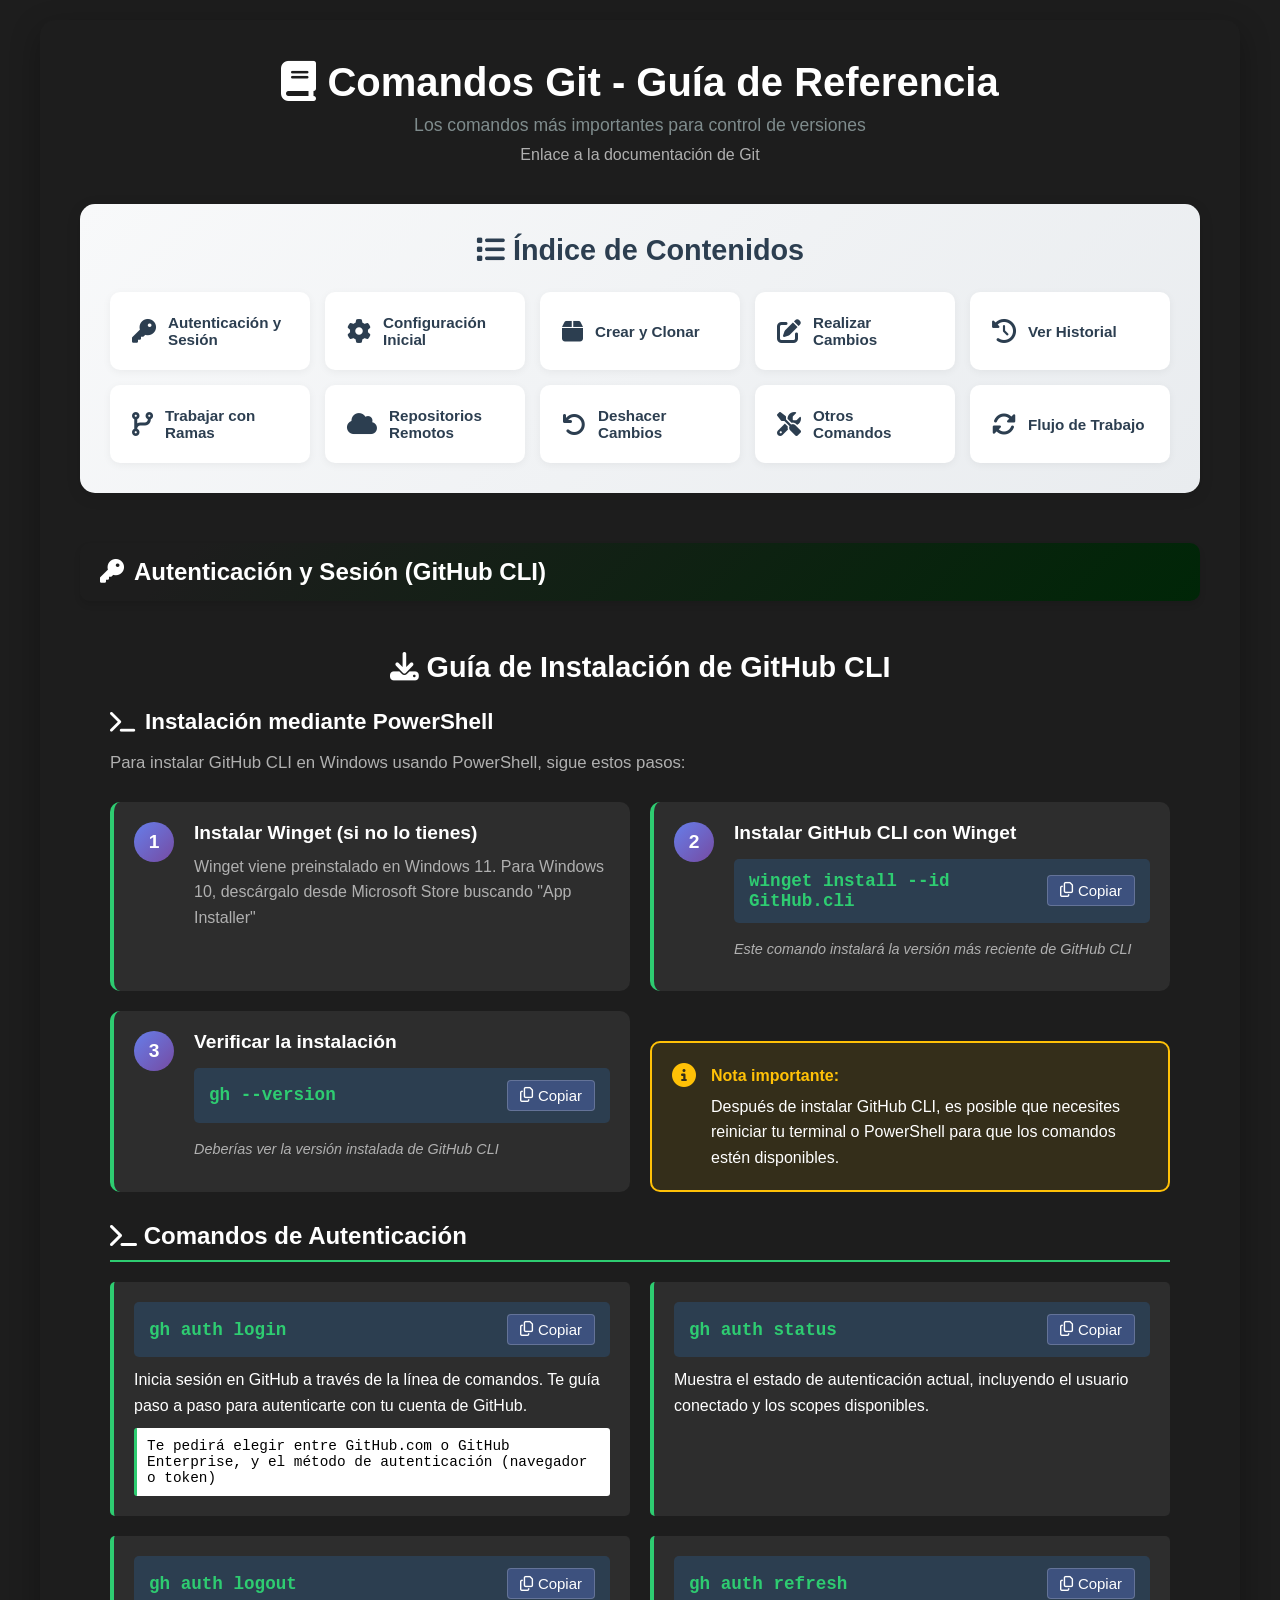
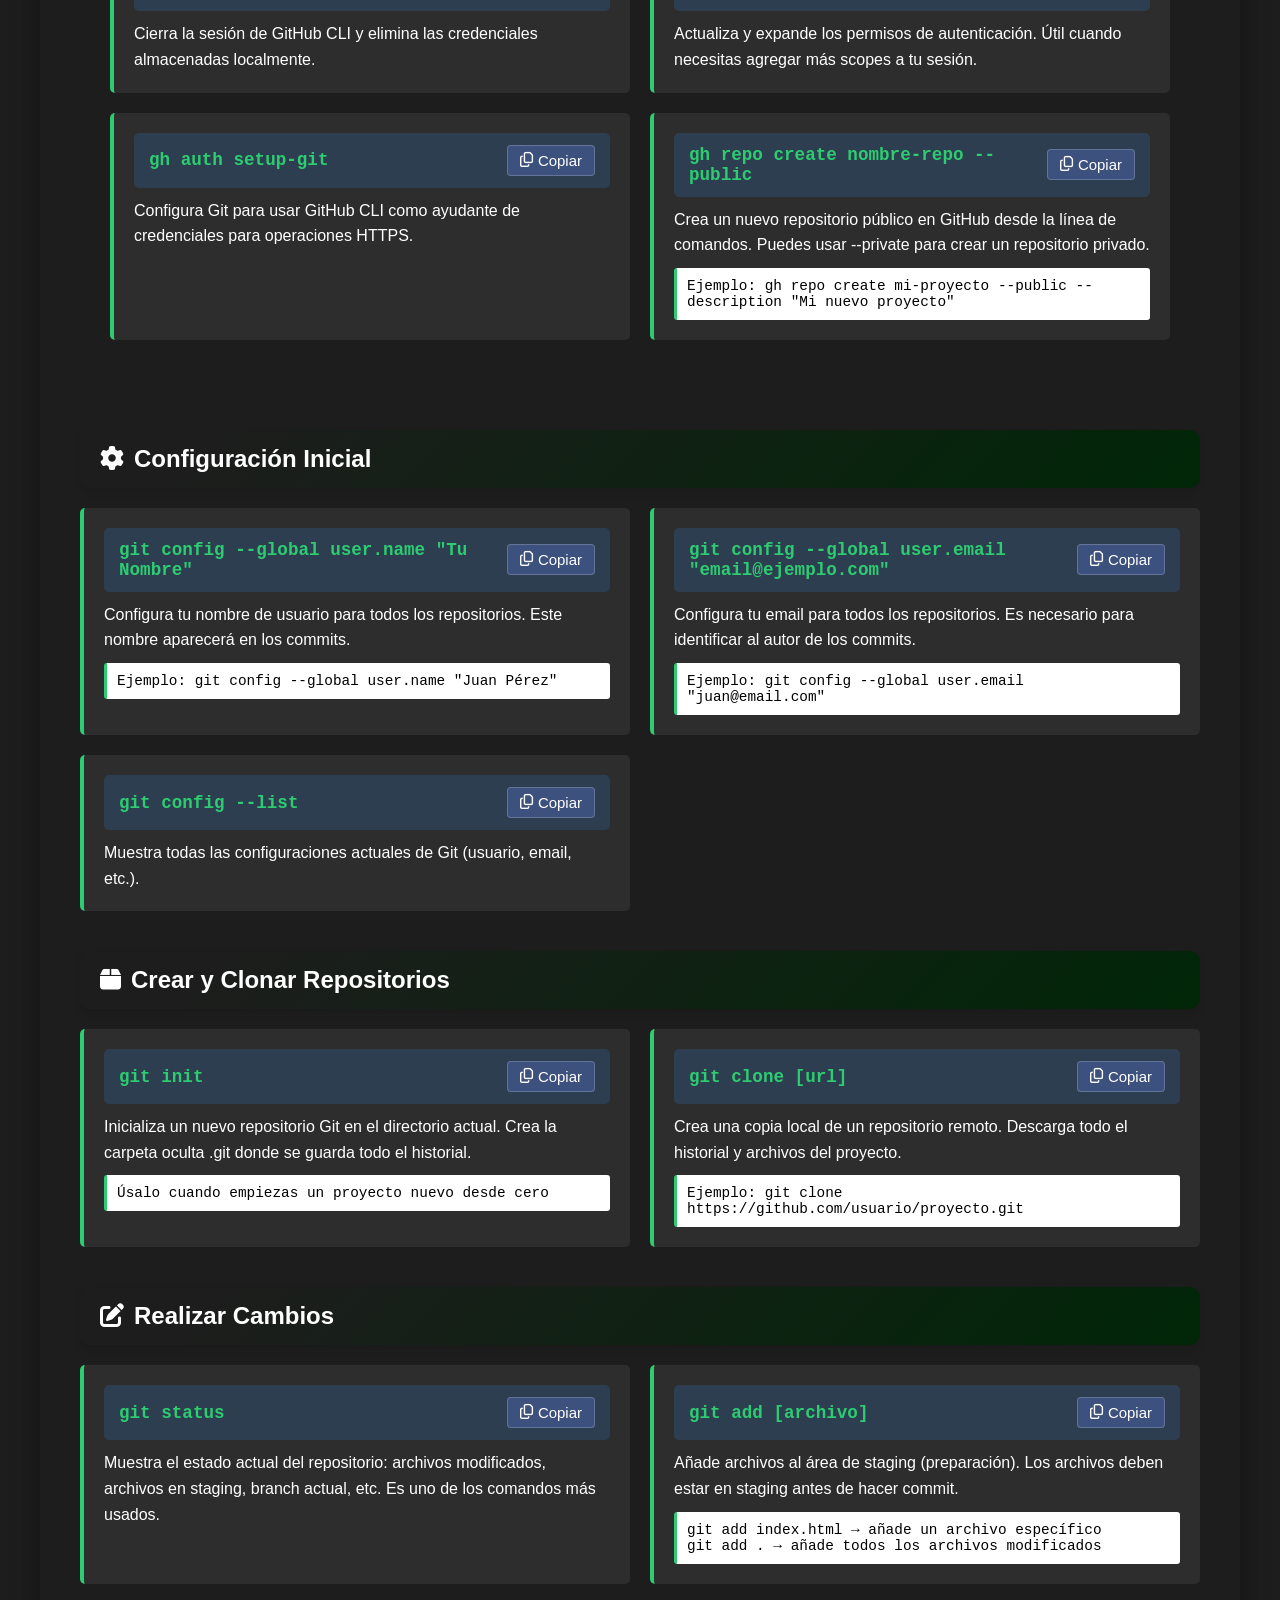
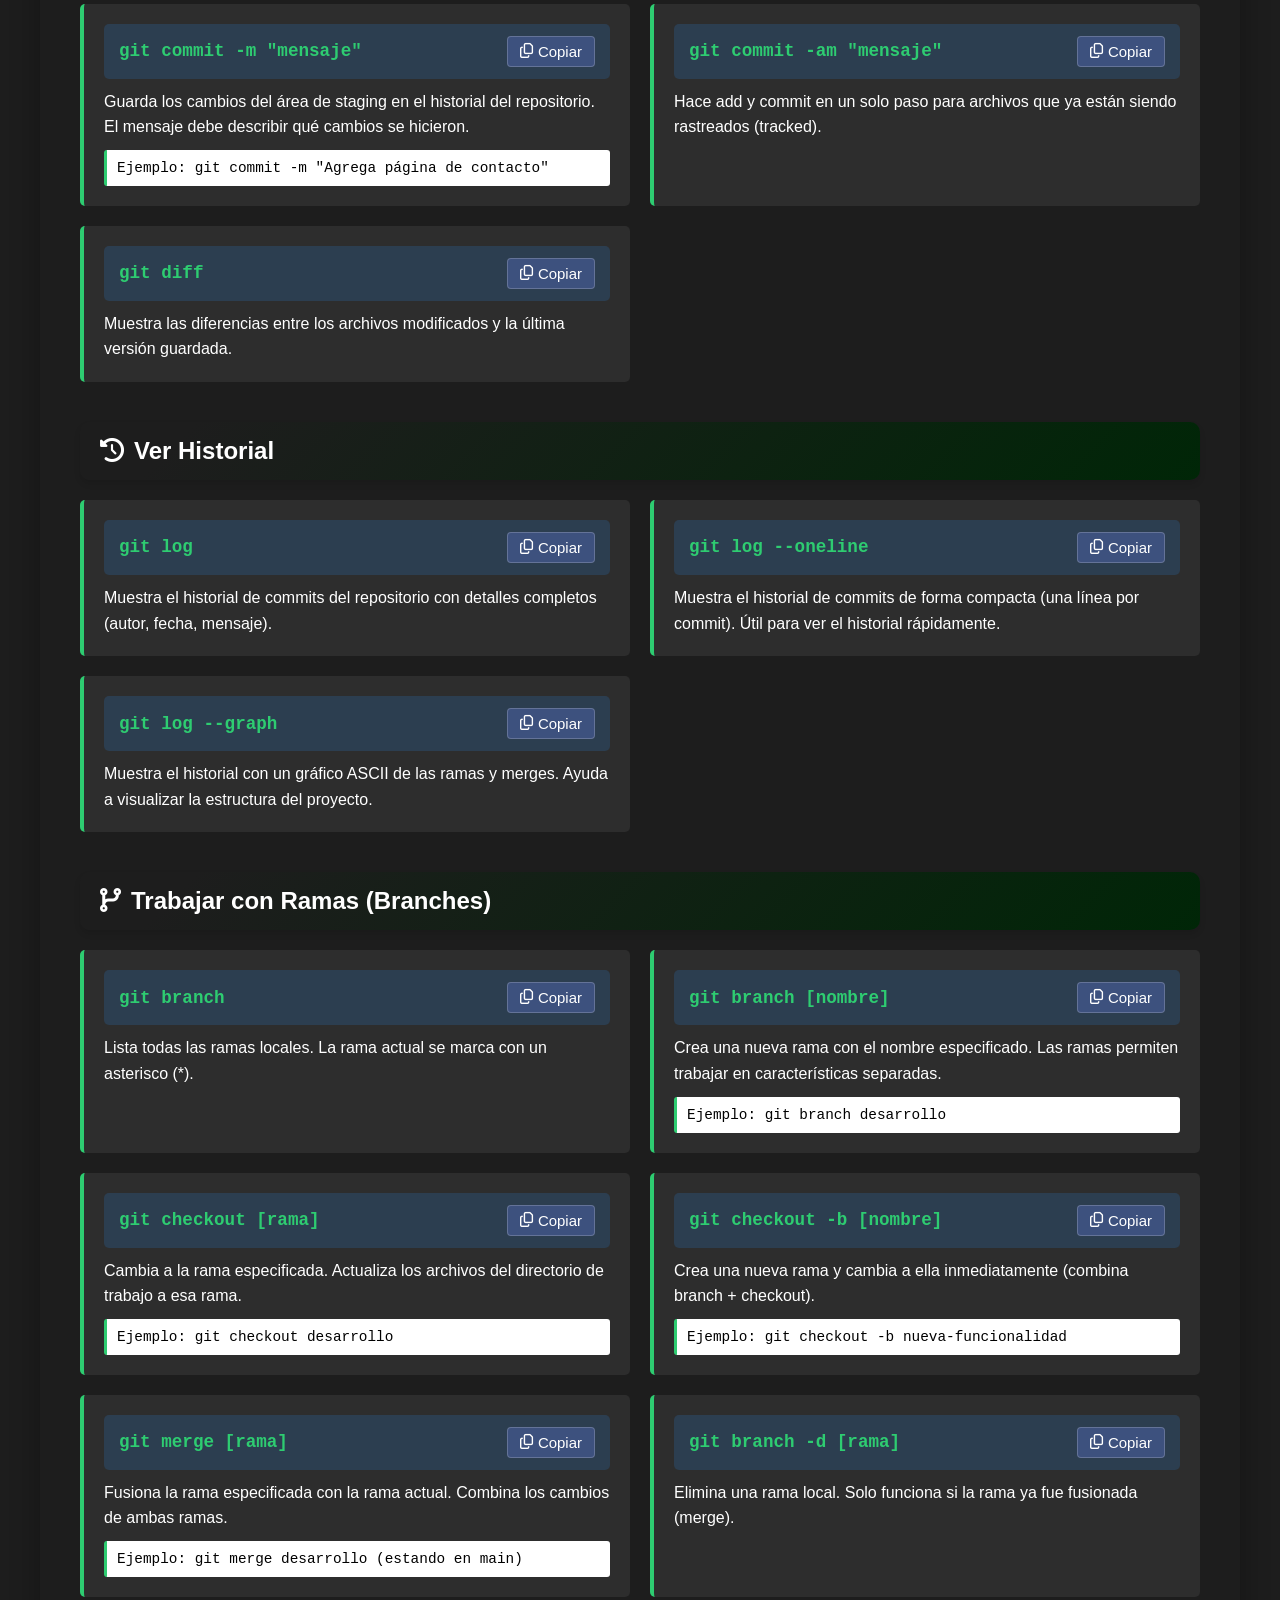
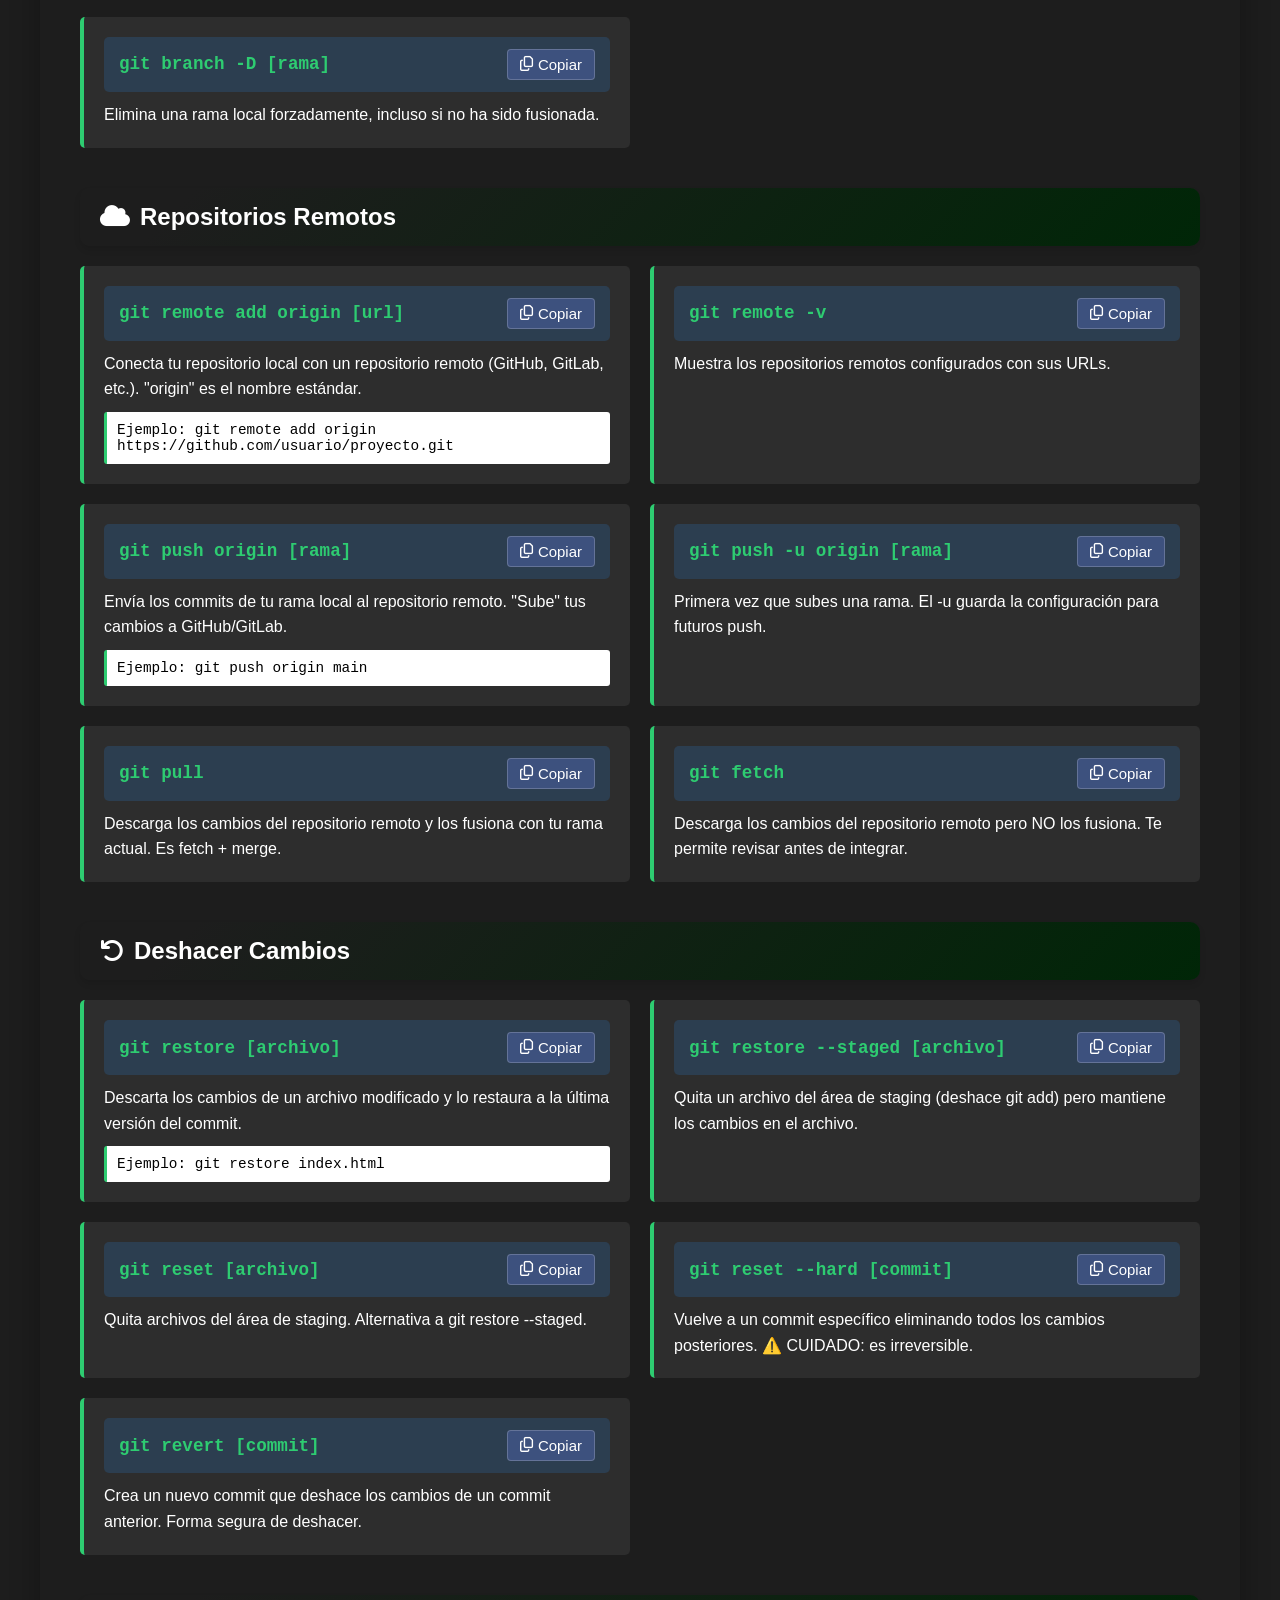
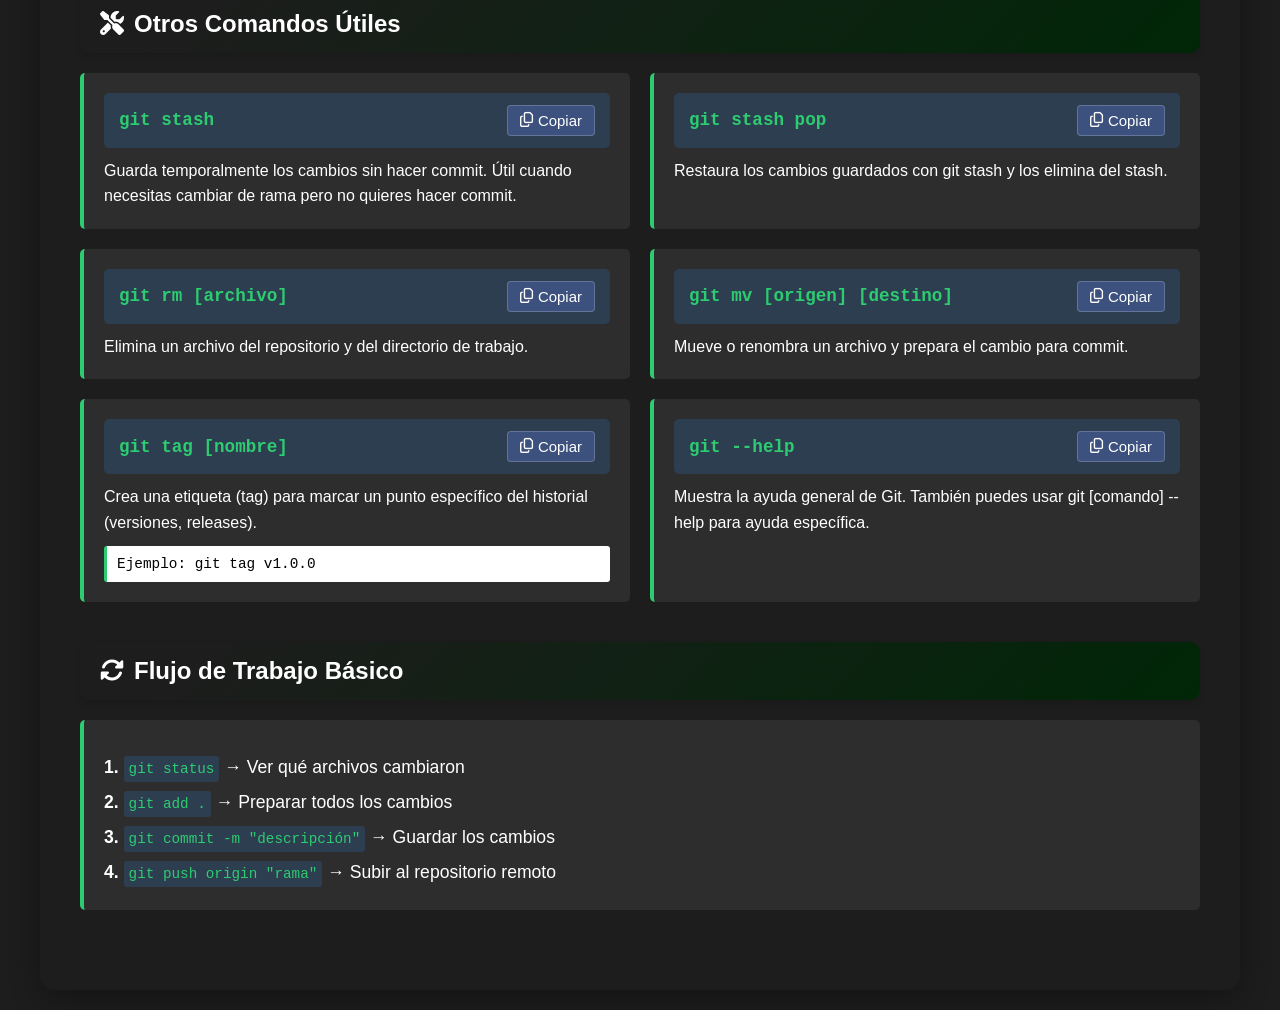
==== commit e9301aa5: "enlace a docs" ====
--- a/index.html
+++ b/index.html
@@ -5,12 +5,14 @@
     <meta name="viewport" content="width=device-width, initial-scale=1.0">
     <title>Comandos Git - Guía de Referencia</title>
     <link rel="stylesheet" href="https://cdnjs.cloudflare.com/ajax/libs/font-awesome/6.4.0/css/all.min.css">
-    <link rel="stylesheet" href="./assets/styles.css">
+    <link rel="stylesheet" href="./assets/css/styles.css">
+    <link rel="shortcut icon" href="./assets/img/https___dev-to-uploads.s3.amazonaws.com_uploads_articles_vxo9p3zpa0a5p3nrehgr.webp" type="image/x-icon">
 </head>
 <body>
     <div class="container">
         <h1><i class="fas fa-book"></i> Comandos Git - Guía de Referencia</h1>
         <p class="subtitle">Los comandos más importantes para control de versiones</p>
+        <a class="link-doc" href="https://git-scm.com/docs">Enlace a la documentación de Git</a>
 
         <!-- MENÚ DE NAVEGACIÓN -->
         <nav class="menu-navegacion" id="menu">
--- a/assets/css/styles.css
+++ b/assets/css/styles.css
@@ -0,0 +1,445 @@
+:root{
+    --color-primary: #1d1d1d;
+    --color-secundary: #4c4c4c59;
+    --color-text-primary: #2ecc71;
+    --color-text-secundary: #ffffff;
+    --background-example: #002607;
+}
+
+* {
+            margin: 0;
+            padding: 0;
+            box-sizing: border-box;
+        }
+
+        body {
+            font-family: 'Segoe UI', Tahoma, Geneva, Verdana, sans-serif;
+            background: var(--color-primary);
+            padding: 20px;
+            min-height: 100vh;
+        }
+
+        .container {
+            max-width: 1200px;
+            margin: 0 auto;
+            background: var(--color-primary);
+            border-radius: 15px;
+            padding: 40px;
+            box-shadow: 0 10px 30px rgba(0, 0, 0, 0.3);
+        }
+
+        h1 {
+            text-align: center;
+            color: var(--color-text-secundary);
+            margin-bottom: 10px;
+            font-size: 2.5em;
+        }
+
+        .subtitle {
+            text-align: center;
+            color: #7f8c8d;
+            margin-bottom: 10px;
+            font-size: 1.1em;
+        }
+
+        .category {
+            margin-bottom: 40px;
+        }
+
+        .category-title {
+            background: linear-gradient(135deg, var(--color-primary) 10%, var(--background-example) 100%);
+            color: white;
+            padding: 15px 20px;
+            border-radius: 10px;
+            font-size: 1.5em;
+            margin-bottom: 20px;
+            box-shadow: 0 4px 6px rgba(0, 0, 0, 0.1);
+        }
+
+        .commands-grid {
+            display: grid;
+            grid-template-columns: repeat(2, 1fr);
+            gap: 20px;
+            margin-bottom: 20px;
+        }
+
+        .command-item {
+            background: var(--color-secundary);
+            border-left: 4px solid var(--color-text-primary);
+            padding: 20px;
+            border-radius: 5px;
+            transition: all 0.3s ease;
+            height: 100%;
+        }
+
+        .command-item:hover {
+            transform: translateY(-5px);
+            box-shadow: 0 4px 12px rgba(0, 0, 0, 0.1);
+        }
+
+        .command-wrapper {
+            margin-bottom: 10px;
+        }
+
+        .command {
+            font-family: 'Courier New', monospace;
+            background: #2c3e50;
+            color: #2ecc71;
+            padding: 12px 15px;
+            border-radius: 5px;
+            font-size: 1.1em;
+            font-weight: bold;
+            display: flex;
+            align-items: center;
+            justify-content: space-between;
+            gap: 15px;
+        }
+
+        .command-text {
+            flex: 1;
+        }
+
+        .copy-btn {
+            background: rgba(102, 126, 234, 0.3);
+            color: white;
+            border: 1px solid rgba(255, 255, 255, 0.2);
+            padding: 6px 12px;
+            border-radius: 4px;
+            cursor: pointer;
+            font-size: 0.85em;
+            transition: all 0.3s ease;
+            white-space: nowrap;
+            display: flex;
+            align-items: center;
+            gap: 5px;
+        }
+
+        .copy-btn:hover {
+            background: rgba(102, 126, 234, 0.5);
+            border-color: rgba(255, 255, 255, 0.4);
+            transform: translateY(-1px);
+        }
+
+        .copy-btn:active {
+            transform: translateY(0);
+        }
+
+        .copy-btn.copied {
+            background: rgba(46, 204, 113, 0.4);
+            border-color: #2ecc71;
+        }
+
+        .description {
+            color: var(--color-text-secundary);
+            line-height: 1.6;
+            margin-top: 10px;
+        }
+
+        .example {
+            background: var(--color-text-secundary);
+            border-left: 3px solid var(--color-text-primary);
+            padding: 10px;
+            margin-top: 10px;
+            border-radius: 3px;
+            font-family: 'Courier New', monospace;
+            font-size: 0.9em;
+        }
+
+        .icon {
+            margin-right: 10px;
+        }
+
+        /* GUÍA DE INSTALACIÓN */
+        .installation-guide {
+            border-radius: 15px;
+            padding: 30px;
+            margin-bottom: 40px;
+        }
+
+        .installation-title {
+            color: var(--color-text-secundary);
+            font-size: 1.8em;
+            margin-bottom: 25px;
+            text-align: center;
+        }
+
+        .installation-section h4 {
+            color: var(--color-text-secundary);
+            font-size: 1.4em;
+            margin-bottom: 15px;
+            display: flex;
+            align-items: center;
+            gap: 10px;
+        }
+
+        .installation-desc {
+            color: #b0b0b0;
+            line-height: 1.6;
+            margin-bottom: 25px;
+            font-size: 1.05em;
+        }
+
+        .installation-steps-grid {
+            display: grid;
+            grid-template-columns: repeat(2, 1fr);
+            gap: 20px;
+            margin-bottom: 20px;
+        }
+
+        .installation-step {
+            background: var(--color-secundary);
+            border-left: 4px solid var(--color-text-primary);
+            border-radius: 10px;
+            padding: 20px;
+            display: flex;
+            gap: 20px;
+            align-items: flex-start;
+            height: 100%;
+        }
+
+        .link-doc{
+            display: flex;
+            justify-content: center;
+            color: #b0b0b0;
+            text-decoration: none;
+            margin-bottom: 40px;
+        }
+        .link-doc:hover{
+            color: var(--color-text-primary);
+        }
+
+        .step-number {
+            background: linear-gradient(135deg, #667eea 0%, #764ba2 100%);
+            color: white;
+            width: 40px;
+            height: 40px;
+            border-radius: 50%;
+            display: flex;
+            align-items: center;
+            justify-content: center;
+            font-weight: bold;
+            font-size: 1.2em;
+            flex-shrink: 0;
+        }
+
+        .step-content {
+            flex: 1;
+        }
+
+        .step-content h5 {
+            color: var(--color-text-secundary);
+            font-size: 1.2em;
+            margin-bottom: 10px;
+        }
+
+        .step-content p {
+            color: #b0b0b0;
+            line-height: 1.6;
+            margin-bottom: 10px;
+        }
+
+        .step-content .command {
+            margin: 15px 0;
+        }
+
+        .step-note {
+            color: #888;
+            font-size: 0.9em;
+            font-style: italic;
+            margin-top: 8px;
+        }
+
+        .installation-note {
+            background: rgba(255, 193, 7, 0.1);
+            border: 2px solid #ffc107;
+            border-radius: 10px;
+            padding: 20px;
+            margin-top: 30px;
+            display: flex;
+            gap: 15px;
+            align-items: flex-start;
+        }
+
+        .installation-note i {
+            color: #ffc107;
+            font-size: 1.5em;
+            flex-shrink: 0;
+        }
+
+        .installation-note div {
+            color: var(--color-text-secundary);
+            line-height: 1.6;
+        }
+
+        .installation-note strong {
+            color: #ffc107;
+            display: block;
+            margin-bottom: 5px;
+        }
+
+        .commands-section-title {
+            color: var(--color-text-secundary);
+            font-size: 1.5em;
+            margin: 30px 0 20px 0;
+            padding-bottom: 10px;
+            border-bottom: 2px solid var(--color-text-primary);
+        }
+
+        /* MENÚ DE NAVEGACIÓN */
+        .menu-navegacion {
+            background: linear-gradient(135deg, #f8f9fa 0%, #e9ecef 100%);
+            border-radius: 15px;
+            padding: 30px;
+            margin-bottom: 50px;
+            box-shadow: 0 4px 15px rgba(0, 0, 0, 0.1);
+        }
+
+        .menu-title {
+            text-align: center;
+            color: #2c3e50;
+            margin-bottom: 25px;
+            font-size: 1.8em;
+        }
+
+        .menu-grid {
+            display: grid;
+            grid-template-columns: repeat(auto-fit, minmax(200px, 1fr));
+            gap: 15px;
+        }
+
+        .menu-item {
+            background: white;
+            padding: 20px;
+            border-radius: 10px;
+            text-decoration: none;
+            color: #2c3e50;
+            display: flex;
+            align-items: center;
+            gap: 12px;
+            transition: all 0.3s ease;
+            border: 2px solid transparent;
+            box-shadow: 0 2px 8px rgba(0, 0, 0, 0.05);
+        }
+
+        .menu-item:hover {
+            transform: translateY(-3px);
+            box-shadow: 0 5px 15px rgba(102, 126, 234, 0.3);
+            border-color: #667eea;
+            background: linear-gradient(135deg, #667eea 0%, #764ba2 100%);
+            color: white;
+        }
+
+        .menu-item i {
+            font-size: 1.5em;
+        }
+
+        .menu-item span {
+            font-weight: 600;
+            font-size: 0.95em;
+        }
+
+        /* BOTÓN FLOTANTE VOLVER AL MENÚ */
+        .btn-volver-menu {
+            position: fixed;
+            bottom: 30px;
+            right: 30px;
+            background: linear-gradient(135deg, #667eea 0%, #764ba2 100%);
+            color: white;
+            width: 60px;
+            height: 60px;
+            border-radius: 50%;
+            display: flex;
+            align-items: center;
+            justify-content: center;
+            text-decoration: none;
+            box-shadow: 0 4px 15px rgba(102, 126, 234, 0.4);
+            transition: all 0.3s ease;
+            opacity: 0;
+            visibility: hidden;
+            z-index: 1000;
+        }
+
+        .btn-volver-menu.visible {
+            opacity: 1;
+            visibility: visible;
+        }
+
+        .btn-volver-menu:hover {
+            transform: translateY(-5px) scale(1.1);
+            box-shadow: 0 6px 20px rgba(102, 126, 234, 0.6);
+        }
+
+        .btn-volver-menu i {
+            font-size: 1.5em;
+        }
+
+        /* SCROLL SMOOTH */
+        html {
+            scroll-behavior: smooth;
+        }
+
+        /* Responsive para el menú */
+        @media (max-width: 768px) {
+            .menu-grid {
+                grid-template-columns: repeat(auto-fit, minmax(150px, 1fr));
+                gap: 10px;
+            }
+
+            .menu-item {
+                padding: 15px;
+                font-size: 0.9em;
+            }
+
+            .menu-item i {
+                font-size: 1.3em;
+            }
+
+            .btn-volver-menu {
+                width: 50px;
+                height: 50px;
+                bottom: 20px;
+                right: 20px;
+            }
+
+            .btn-volver-menu i {
+                font-size: 1.2em;
+            }
+
+            /* Grid de comandos responsive */
+            .commands-grid {
+                grid-template-columns: 1fr;
+                gap: 15px;
+            }
+
+            /* Guía de instalación responsive */
+            .installation-guide {
+                padding: 20px;
+            }
+
+            .installation-steps-grid {
+                grid-template-columns: 1fr;
+                gap: 15px;
+            }
+
+            .installation-step {
+                flex-direction: column;
+                gap: 15px;
+            }
+
+            .step-number {
+                width: 35px;
+                height: 35px;
+                font-size: 1em;
+            }
+
+            .installation-note {
+                flex-direction: column;
+                gap: 10px;
+            }
+        }
+
+        @media (max-width: 1024px) and (min-width: 769px) {
+            .commands-grid {
+                gap: 15px;
+            }
+        }
